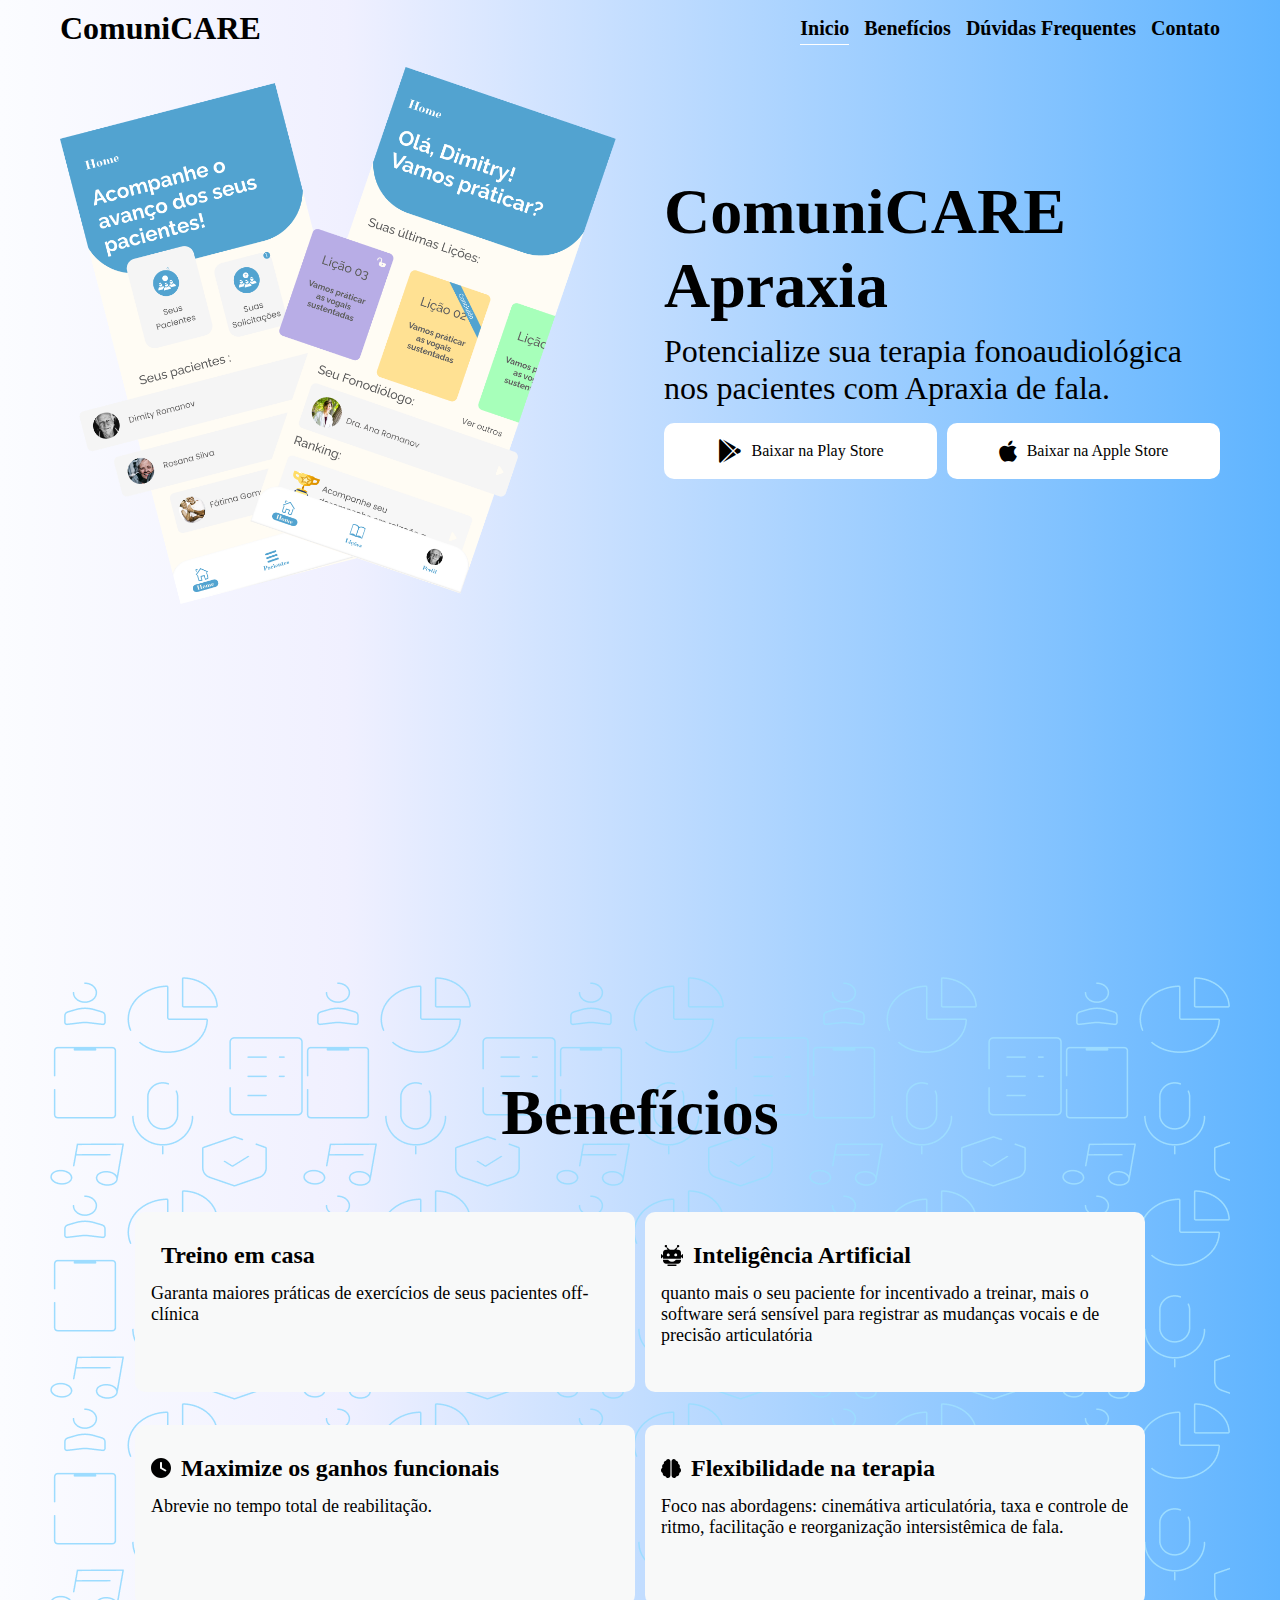
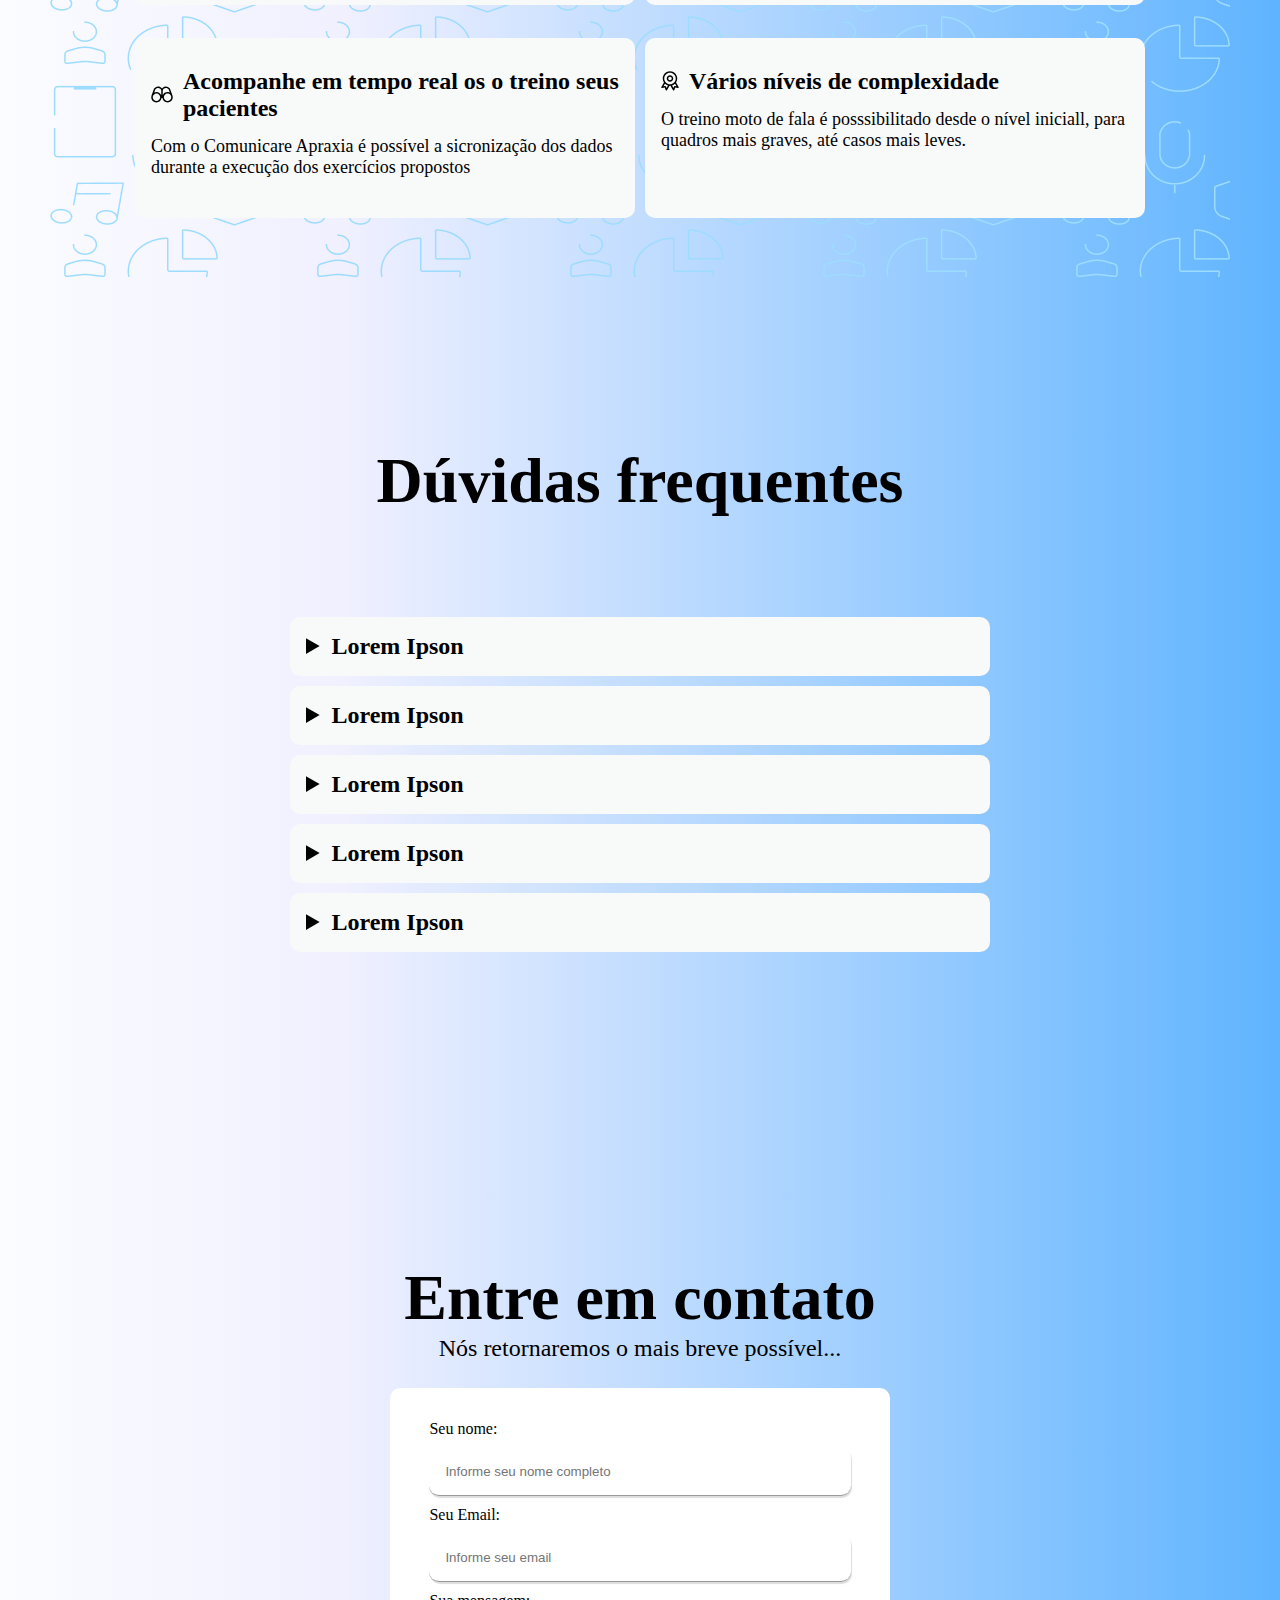
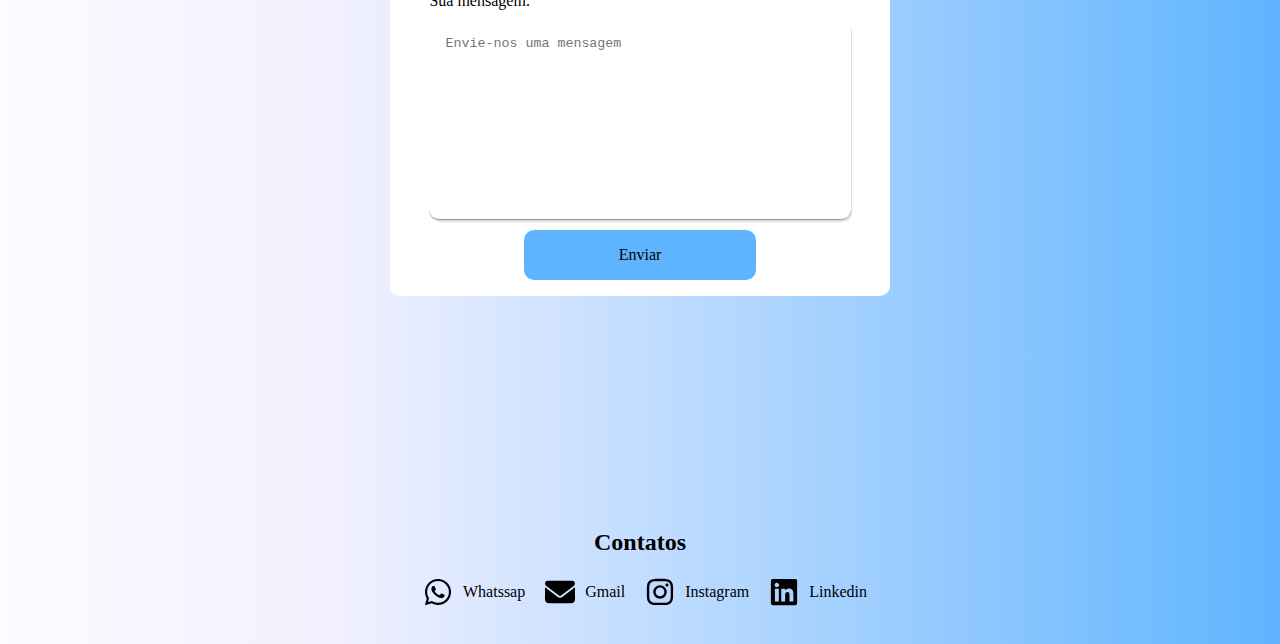
==== index.html @ 21b67490 "added social midia" ====
<!DOCTYPE html>
<html lang="en">
<head>
    <link rel="stylesheet" href="//use.fontawesome.com/releases/v5.0.7/css/all.css">


    <meta charset="UTF-8">
    <meta http-equiv="X-UA-Compatible" content="IE=edge">
    <meta name="viewport" content="width=device-width, initial-scale=1.0">
    <link rel="stylesheet" href="./style/styles.css">
    <title>ComuniCARE</title>
</head>
<body>
  
  <header id="header">
    <div id="logo">
        <h1>ComuniCARE</h1>
    </div>
    <nav id="navBar" >
        <ul>
            <li ><a class="Home active" href="#Home">Inicio</a></li>
            <li><a class="Benefit" href="#Benefit">Benefícios</a></li>
            <li><a class="Questions" href="#Questions">Dúvidas Frequentes</a></li>
            <li><a class="Contact " href="#Contact">Contato</a></li>
         </ul>
        </nav>
        <i id="Icons">
            <img class="MenuMobile" alt="icon open menu" src="./assets/open.svg"/>
            <img class="CloseMenu" alt="icon closed menu" src="./assets/close.svg"/>
        </i>
</header>
  <main id="main">
    <section id="Home">
        <div class="section_content">
            <div class="illustration">
                <img src="./assets/illustration.png" alt="">
                <div class="buttons">
                  <button class="download_button">
                      <span>
                          <i class="fab fa-google-play"></i>
                          Baixar na Play Store
                      </span>
                      
                  </button>
                  <button class="download_button">
                      <span>
                          <i class="fab fa-apple"></i>
                          Baixar na Apple Store
                      </span>
                    
                  </button>
                 
              </div>
            </div>
            <div class="description">
                <h1>ComuniCARE Apraxia</h1>
                <p>Potencialize sua terapia fonoaudiológica nos pacientes com Apraxia de fala.
                </p>
                <div class="buttons">
                    <button class="download_button">
                        <span>
                            <i class="fab fa-google-play"></i>
                            Baixar na Play Store
                        </span>
                        
                    </button>
                    <button class="download_button">
                        <span>
                            <i class="fab fa-apple"></i>
                            Baixar na Apple Store
                        </span>
                      
                    </button>
                   
                </div>
            </div>
        </div>
    </section>
    <section id="Benefit">
        <div class="section_content">
        <div class="details_description">
          <h1>Benefícios</h1>
        </div>
      <div class="list_details">
         <div class="callout">
          <header>
             <img src="./assets/Home.svg" alt="">
            <strong>Treino em casa</strong>
          </header>
          <main>
            <p> Garanta maiores práticas de exercícios de seus pacientes off-clínica</p>

          </main>
        </div>
         <div class="callout">
          <header>
             <img src="./assets/robot.svg" alt="">
            <strong>Inteligência Artificial</strong>
          </header>
          <main>
            <p> quanto mais o seu paciente for incentivado a treinar, mais o software será sensível para registrar as mudanças vocais e de precisão articulatória</p>

          </main>
        </div>
         <div class="callout">
          <header>
             <img src="./assets/clock.svg" alt="">
            <strong>Maximize os ganhos funcionais</strong>
          </header>
          <main>
            <p>Abrevie no tempo total de reabilitação.</p>

          </main>
        </div>
         <div class="callout">
          <header>
             <img src="./assets/mind.svg" alt="">
            <strong>Flexibilidade na terapia</strong>
          </header>
          <main>
            <p>Foco nas abordagens: cinemátiva articulatória, taxa e controle de ritmo, facilitação e reorganização intersistêmica de fala.</p>
          </main>
        </div>
         <div class="callout ">
          <header>
             <img src="./assets/binoculo.svg" alt="">
            <strong>Acompanhe em tempo real os o treino seus pacientes</strong>
          </header>
          <main>
            <p>Com o Comunicare Apraxia é possível a sicronização dos dados durante a execução dos exercícios propostos</p>

          </main>
        </div>
         <div class="callout ">
          <header>
             <img src="./assets/score.svg" alt="">
            <strong>Vários níveis de complexidade</strong>
          </header>
          <main>
            <p>O treino moto de fala é posssibilitado desde o nível iniciall, para quadros mais graves, até casos mais leves.</p>
          </main>
        </div>
        
      </div>
        </div>
    </section>
    <section id="Questions">
      <div class="section_content">
        <div class="header_questions">
          <h1>Dúvidas frequentes</h1>
        </div>
        <div class="questions_list">
          <details>
            <summary>Lorem Ipson</summary>
              <p>Lorem ipsum dolor, sit amet consectetur adipisicing elit. Tempora amet sed blanditiis minima necessitatibus placeat vel quae doloribus. Ipsam culpa nulla veniam nisi tempore consequatur ullam eos voluptas cum rem.</p>
          </details>
          <details>
            <summary>Lorem Ipson</summary>
              <p>Lorem ipsum dolor, sit amet consectetur adipisicing elit. Tempora amet sed blanditiis minima necessitatibus placeat vel quae doloribus. Ipsam culpa nulla veniam nisi tempore consequatur ullam eos voluptas cum rem.</p>
          </details>
          <details>
            <summary>Lorem Ipson</summary>
              <p>Lorem ipsum dolor, sit amet consectetur adipisicing elit. Tempora amet sed blanditiis minima necessitatibus placeat vel quae doloribus. Ipsam culpa nulla veniam nisi tempore consequatur ullam eos voluptas cum rem.</p>
          </details>
          <details>
            <summary>Lorem Ipson</summary>
              <p>Lorem ipsum dolor, sit amet consectetur adipisicing elit. Tempora amet sed blanditiis minima necessitatibus placeat vel quae doloribus. Ipsam culpa nulla veniam nisi tempore consequatur ullam eos voluptas cum rem.</p>
          </details>
          <details>
            <summary>Lorem Ipson</summary>
              <p>Lorem ipsum dolor, sit amet consectetur adipisicing elit. Tempora amet sed blanditiis minima necessitatibus placeat vel quae doloribus. Ipsam culpa nulla veniam nisi tempore consequatur ullam eos voluptas cum rem.</p>
          </details>
        </main>
    </div>
    </section>
    <section id="Contact">
      <div class="section_content">

      <header>
        <h1>Entre em contato</h1>
        <p>Nós retornaremos o mais breve possível...</p>
      </header>
      <div class="box_form">
        <form action="https://formsubmit.co/comunicareapraxia@gmail.com" method="POST">
          <label for="name">Seu nome:</label>
          <input  placeholder="Informe seu nome completo" id="name" name="name" type="text">
          <label for="email">Seu Email:</label>
          <input placeholder="Informe seu email" id="email" name="email" type="email">
          <label for="message">Sua mensagem:</label>
         <textarea placeholder="Envie-nos uma mensagem" name="message" id="message" ></textarea>
         <input type="hidden" name="_captcha" value="false">
         <input type="hidden" name="_next" value="https://dapper-speculoos-6f2ce5.netlify.app/pages/success_email">
         <input type="hidden" name="_template" value="box">

          <button type="submit">Enviar</button>
        </form>
      </div>
      </div>
    </section>
  </main>
  <footer>

    <strong>Contatos</strong>
    <ul>
      <li><a href="https://api.whatsapp.com/send?phone=55558699991695&text=Ol%C3%A1%2C%20gostaria%20de%20saber%20mais%20sobre%20o%20aplicativo%20comuniCARE%20Apraxia."><img src="./assets/whatsapp-brands.svg" alt="">Whatssap</a></li>
      <li><a href="comunicareapraxia@gmail.com"><img src="./assets/envelope-solid.svg" alt="">Gmail</a></li>
      <li><a href="https://www.instagram.com/comunicare_appraxia/"><img src="./assets/instagram-brands.svg" alt="">Instagram</a></li>
      <li><a href="https://www.linkedin.com/company/comunicare-apraxia/"><img src="./assets/linkedin-brands.svg" alt="">Linkedin</a></li>
    </ul>
  </footer>
  <script src="scripts/index.js"></script>
</body>
</html>
---- style/styles.css ----
* {
  margin: 0;
  padding: 0;
  -webkit-box-sizing: border-box;
          box-sizing: border-box;
}

a {
  text-decoration: none;
  color: inherit;
}

body {
  min-height: 100vh;
  min-width: 100vw;
  width: 100%;
  height: 100%;
  background: #fbfcff;
  background: -webkit-gradient(linear, left top, right top, from(#fbfcff), color-stop(27%, #f0f0ff), to(#5fb4ff));
  background: linear-gradient(90deg, #fbfcff 0%, #f0f0ff 27%, #5fb4ff 100%);
  overflow-x: hidden;
}

#header {
  display: -webkit-box;
  display: -ms-flexbox;
  display: flex;
  -webkit-box-align: center;
      -ms-flex-align: center;
          align-items: center;
  -webkit-box-pack: justify;
      -ms-flex-pack: justify;
          justify-content: space-between;
  position: -webkit-sticky;
  position: sticky;
  top: 0;
  left: 0;
  z-index: 100;
  background: #fbfcff;
  background: -webkit-gradient(linear, left top, right top, from(#fbfcff), color-stop(27%, #f0f0ff), to(#5fb4ff));
  background: linear-gradient(90deg, #fbfcff 0%, #f0f0ff 27%, #5fb4ff 100%);
  padding: 10px 60px;
}

#header #logo {
  color: black;
  font-weight: 900;
}

@media (max-width: 760px) {
  #header #logo {
    font-size: 14px;
  }
}

#header #navBar {
  height: 100%;
}

#header #navBar ul {
  display: -webkit-box;
  display: -ms-flexbox;
  display: flex;
  -webkit-box-align: center;
      -ms-flex-align: center;
          align-items: center;
  -webkit-box-pack: center;
      -ms-flex-pack: center;
          justify-content: center;
  height: 100%;
  gap: 15px;
}

#header #navBar ul li {
  display: -webkit-box;
  display: -ms-flexbox;
  display: flex;
  -webkit-box-align: center;
      -ms-flex-align: center;
          align-items: center;
}

#header #navBar ul li a {
  display: block;
  position: relative;
  color: black;
  font-weight: 600;
  font-size: 20px;
}

#header #navBar ul li a::after {
  content: " ";
  background-color: white;
  height: 1px;
  width: 0%;
  position: absolute;
  bottom: -4px;
  left: 0;
  -webkit-transition: 0.2s;
  transition: 0.2s;
}

#header #navBar ul li a:hover::after {
  width: 100%;
}

#header #navBar ul li a.active::after {
  height: 1px;
  width: 100%;
  bottom: -5px;
}

#header #Icons {
  display: none;
}

#header .BtnContact {
  padding: 10px 12px;
  border-radius: 10px;
}

#header .BtnContact a {
  width: 100%;
  height: 100%;
}

#header .BtnContact:hover {
  -webkit-filter: brightness(0.8);
          filter: brightness(0.8);
}

@media (max-width: 700px) {
  #header {
    padding: 15px;
  }
  #header #navBar {
    display: none;
  }
  #header #navBar.act {
    position: fixed;
    display: -webkit-box;
    display: -ms-flexbox;
    display: flex;
    -webkit-box-align: center;
        -ms-flex-align: center;
            align-items: center;
    -webkit-box-pack: center;
        -ms-flex-pack: center;
            justify-content: center;
    z-index: 1000;
    top: 0;
    left: 0;
    bottom: 0;
    right: 0;
  }
  #header #navBar.act ul {
    display: -webkit-box;
    display: -ms-flexbox;
    display: flex;
    -webkit-box-align: center;
        -ms-flex-align: center;
            align-items: center;
    gap: 30px;
    -webkit-box-pack: center;
        -ms-flex-pack: center;
            justify-content: center;
    -webkit-box-orient: vertical;
    -webkit-box-direction: normal;
        -ms-flex-direction: column;
            flex-direction: column;
  }
  #header #navBar.act ul a {
    font-size: 29px;
  }
  #header #ContactUs {
    display: none;
  }
  #header #btnMobile {
    display: block;
  }
  #header #Icons {
    display: block;
    display: relative;
  }
  #header #Icons .MenuMobile {
    height: 1rem;
    display: block;
    font-size: 3rem;
    margin-right: 10px;
    cursor: pointer;
  }
  #header #Icons .CloseMenu {
    cursor: pointer;
    height: 1.5rem;
    position: absolute;
    top: -50px;
    right: 30px;
    -webkit-transition: 0s;
    transition: 0s;
    z-index: 1010;
  }
  #header #Icons .CloseMenu.show {
    -webkit-transition: 0.2s;
    transition: 0.2s;
    top: 30px;
  }
}

section {
  min-height: 100vh;
  width: 100%;
  height: 100vh;
}

@media (max-width: 760px) {
  section {
    padding: 1rem;
  }
}

#Home {
  height: auto;
}

#Home .section_content {
  display: -webkit-box;
  display: -ms-flexbox;
  display: flex;
  -webkit-box-align: center;
      -ms-flex-align: center;
          align-items: center;
  -webkit-box-pack: justify;
      -ms-flex-pack: justify;
          justify-content: space-between;
  max-width: 1180px;
  margin: 0 auto;
  padding: 10px;
  height: 100%;
}

#Home .section_content .illustration {
  display: -webkit-box;
  display: -ms-flexbox;
  display: flex;
  -webkit-box-align: center;
      -ms-flex-align: center;
          align-items: center;
  -webkit-box-pack: center;
      -ms-flex-pack: center;
          justify-content: center;
  height: 100%;
  -webkit-box-flex: 1;
      -ms-flex: 1;
          flex: 1;
}

#Home .section_content .illustration img {
  -o-object-fit: contain;
     object-fit: contain;
  width: 100%;
  height: auto;
}

#Home .section_content .illustration .buttons {
  display: none;
}

#Home .section_content .description {
  display: -webkit-box;
  display: -ms-flexbox;
  display: flex;
  -webkit-box-align: center;
      -ms-flex-align: center;
          align-items: center;
  -webkit-box-pack: center;
      -ms-flex-pack: center;
          justify-content: center;
  -webkit-box-orient: vertical;
  -webkit-box-direction: normal;
      -ms-flex-direction: column;
          flex-direction: column;
  padding-left: 3rem;
  -webkit-box-flex: 1;
      -ms-flex: 1;
          flex: 1;
}

#Home .section_content .description h1 {
  font-size: 64px;
}

#Home .section_content .description p {
  font-size: 32px;
  margin-top: 10px;
}

@media (max-width: 760px) {
  #Home .section_content {
    -webkit-box-orient: vertical;
    -webkit-box-direction: reverse;
        -ms-flex-direction: column-reverse;
            flex-direction: column-reverse;
  }
  #Home .section_content .illustration {
    -webkit-box-flex: 1;
        -ms-flex: 1;
            flex: 1;
    -webkit-box-orient: vertical;
    -webkit-box-direction: normal;
        -ms-flex-direction: column;
            flex-direction: column;
    display: -webkit-box;
    display: -ms-flexbox;
    display: flex;
  }
  #Home .section_content .illustration img {
    -o-object-fit: contain;
       object-fit: contain;
    width: 100%;
    height: auto;
  }
  #Home .section_content .illustration .buttons {
    display: -webkit-box;
    display: -ms-flexbox;
    display: flex;
    width: auto;
  }
  #Home .section_content .description {
    -webkit-box-pack: start;
        -ms-flex-pack: start;
            justify-content: flex-start;
    padding: 1.5rem;
    height: auto;
  }
  #Home .section_content .description h1 {
    text-align: center;
    font-size: 32px;
  }
  #Home .section_content .description p {
    text-align: center;
    font-size: 18px;
  }
  #Home .section_content .description .buttons {
    display: none;
  }
}

.buttons {
  display: -webkit-box;
  display: -ms-flexbox;
  display: flex;
  -webkit-box-align: center;
      -ms-flex-align: center;
          align-items: center;
  padding: 1rem 0;
  gap: 10px;
  width: 100%;
}

@media (max-width: 600px) {
  .buttons {
    -webkit-box-orient: vertical;
    -webkit-box-direction: normal;
        -ms-flex-direction: column;
            flex-direction: column;
  }
}

.buttons .download_button {
  all: unset;
  display: -webkit-box;
  display: -ms-flexbox;
  display: flex;
  -webkit-box-align: center;
      -ms-flex-align: center;
          align-items: center;
  -webkit-box-pack: center;
      -ms-flex-pack: center;
          justify-content: center;
  text-align: center;
  width: 100%;
  cursor: pointer;
  padding: 1rem;
  background-color: white;
  border-radius: 10px;
}

.buttons .download_button:hover {
  opacity: 0.8;
}

.buttons .download_button span {
  height: 100%;
  display: -webkit-box;
  display: -ms-flexbox;
  display: flex;
  -webkit-box-align: center;
      -ms-flex-align: center;
          align-items: center;
  -webkit-box-pack: center;
      -ms-flex-pack: center;
          justify-content: center;
}

.buttons .download_button span i {
  text-align: center;
  font-size: 24px;
  margin-right: 10px;
}

#Benefit {
  padding-top: 20px;
  height: auto;
}

#Benefit .section_content {
  -webkit-box-orient: vertical;
  -webkit-box-direction: normal;
      -ms-flex-direction: column;
          flex-direction: column;
  padding: 3rem 0;
  max-width: 1180px;
  margin: 0 auto;
  display: -webkit-box;
  display: -ms-flexbox;
  display: flex;
  min-height: 100vh;
  height: 100%;
  background: url(../assets/bg.png);
  background-repeat: repeat;
  background-size: auto;
}

#Benefit .section_content .details_description {
  -webkit-box-flex: 1;
      -ms-flex: 1;
          flex: 1;
  height: 100%;
  width: 100%;
  display: -webkit-box;
  display: -ms-flexbox;
  display: flex;
  -webkit-box-align: center;
      -ms-flex-align: center;
          align-items: center;
  -webkit-box-pack: center;
      -ms-flex-pack: center;
          justify-content: center;
  -webkit-box-orient: vertical;
  -webkit-box-direction: normal;
      -ms-flex-direction: column;
          flex-direction: column;
  margin: 1rem 0;
}

#Benefit .section_content .details_description h1 {
  font-size: 64px;
}

@media (max-width: 600px) {
  #Benefit .section_content .details_description h1 {
    font-size: 32px;
  }
}

#Benefit .section_content .list_details {
  -webkit-box-flex: 1;
      -ms-flex: 1;
          flex: 1;
  height: 100%;
  display: -webkit-box;
  display: -ms-flexbox;
  display: flex;
  -webkit-box-align: center;
      -ms-flex-align: center;
          align-items: center;
  -webkit-box-pack: center;
      -ms-flex-pack: center;
          justify-content: center;
  gap: 10px;
  -ms-flex-wrap: wrap;
      flex-wrap: wrap;
}

@media (max-width: 600px) {
  #Benefit .section_content .list_details {
    padding: 18px;
  }
}

#Benefit .section_content .list_details .callout {
  width: 100%;
  max-width: 500px;
  height: 180px;
  background-color: #f8f9f9;
  border-radius: 10px;
  padding: 1rem;
}

@media (max-width: 600px) {
  #Benefit .section_content .list_details .callout {
    height: auto;
  }
}

#Benefit .section_content .list_details .callout header {
  display: -webkit-box;
  display: -ms-flexbox;
  display: flex;
  -webkit-box-align: center;
      -ms-flex-align: center;
          align-items: center;
  padding: 0.9rem 0rem;
}

#Benefit .section_content .list_details .callout header img {
  height: 100%;
  margin-right: 10px;
  -o-object-fit: contain;
     object-fit: contain;
}

#Benefit .section_content .list_details .callout header strong {
  height: 100%;
  font-size: 24px;
}

#Benefit .section_content .list_details .callout p {
  font-size: 18px;
  padding-bottom: 1rem;
}

@media (max-width: 760px) {
  #Benefit h1 {
    font-size: 32px;
  }
}

#Questions {
  padding-top: 20px;
  height: auto;
}

#Questions .section_content {
  -webkit-box-orient: vertical;
  -webkit-box-direction: normal;
      -ms-flex-direction: column;
          flex-direction: column;
  padding: 3rem 0;
  max-width: 1180px;
  margin: 0 auto;
  display: -webkit-box;
  display: -ms-flexbox;
  display: flex;
  -webkit-box-pack: start;
      -ms-flex-pack: start;
          justify-content: flex-start;
  min-height: 100vh;
  height: 100%;
}

#Questions .section_content .header_questions {
  -webkit-box-flex: 1;
      -ms-flex: 1;
          flex: 1;
  width: 100%;
  display: -webkit-box;
  display: -ms-flexbox;
  display: flex;
  -webkit-box-align: center;
      -ms-flex-align: center;
          align-items: center;
  -webkit-box-pack: center;
      -ms-flex-pack: center;
          justify-content: center;
  -webkit-box-orient: vertical;
  -webkit-box-direction: normal;
      -ms-flex-direction: column;
          flex-direction: column;
}

#Questions .section_content .header_questions h1 {
  font-size: 64px;
}

@media (max-width: 600px) {
  #Questions .section_content .header_questions h1 {
    font-size: 32px;
  }
}

#Questions .section_content .questions_list {
  -webkit-box-flex: 1;
      -ms-flex: 1;
          flex: 1;
  height: 100%;
  display: -webkit-box;
  display: -ms-flexbox;
  display: flex;
  -webkit-box-align: center;
      -ms-flex-align: center;
          align-items: center;
  -webkit-box-orient: vertical;
  -webkit-box-direction: normal;
      -ms-flex-direction: column;
          flex-direction: column;
  gap: 10px;
  font-size: 64px;
}

@media (max-width: 600px) {
  #Questions .section_content .questions_list {
    padding: 16px;
  }
}

#Questions .section_content .questions_list details {
  width: 100%;
  max-width: 700px;
  background-color: #f8f9f9;
  border-radius: 10px;
  padding: 1rem;
}

#Questions .section_content .questions_list details summary {
  height: 100%;
  font-size: 24px;
  cursor: pointer;
  font-weight: bold;
}

@media (max-width: 600px) {
  #Questions .section_content .questions_list details summary {
    font-size: 18px;
  }
}

#Questions .section_content .questions_list p {
  font-size: 18px;
  padding: 1rem;
}

@media (max-width: 600px) {
  #Questions .section_content .questions_list p {
    padding: 14px;
  }
}

#Contact {
  height: auto;
}

#Contact .section_content {
  padding: 3rem 0;
  max-width: 1180px;
  margin: 0 auto;
  display: -webkit-box;
  display: -ms-flexbox;
  display: flex;
  -webkit-box-orient: vertical;
  -webkit-box-direction: normal;
      -ms-flex-direction: column;
          flex-direction: column;
  -webkit-box-align: center;
      -ms-flex-align: center;
          align-items: center;
  -webkit-box-pack: center;
      -ms-flex-pack: center;
          justify-content: center;
}

@media (max-width: 600px) {
  #Contact .section_content {
    padding: 1rem;
  }
}

#Contact .section_content header {
  display: -webkit-box;
  display: -ms-flexbox;
  display: flex;
  -webkit-box-align: center;
      -ms-flex-align: center;
          align-items: center;
  -webkit-box-pack: center;
      -ms-flex-pack: center;
          justify-content: center;
  -webkit-box-orient: vertical;
  -webkit-box-direction: normal;
      -ms-flex-direction: column;
          flex-direction: column;
  padding: 1rem;
}

#Contact .section_content header h1 {
  font-size: 64px;
}

@media (max-width: 600px) {
  #Contact .section_content header h1 {
    font-size: 32px;
  }
}

#Contact .section_content header p {
  font-size: 24px;
}

@media (max-width: 600px) {
  #Contact .section_content header p {
    font-size: 14px;
  }
}

#Contact .section_content .box_form {
  margin-top: 10px;
  border-radius: 10px;
  width: 100%;
  display: -webkit-box;
  display: -ms-flexbox;
  display: flex;
  padding: 1rem;
  padding-top: 2rem;
  -webkit-box-orient: vertical;
  -webkit-box-direction: normal;
      -ms-flex-direction: column;
          flex-direction: column;
  -webkit-box-align: center;
      -ms-flex-align: center;
          align-items: center;
  -webkit-box-pack: center;
      -ms-flex-pack: center;
          justify-content: center;
  max-width: 500px;
  height: auto;
  min-height: 400px;
  height: auto;
  background-color: white;
}

#Contact .section_content .box_form form {
  -webkit-box-orient: vertical;
  -webkit-box-direction: normal;
      -ms-flex-direction: column;
          flex-direction: column;
  -webkit-box-align: center;
      -ms-flex-align: center;
          align-items: center;
  -webkit-box-pack: center;
      -ms-flex-pack: center;
          justify-content: center;
  display: -webkit-box;
  display: -ms-flexbox;
  display: flex;
  width: 90%;
  height: 100%;
  gap: 10px;
}

#Contact .section_content .box_form form label {
  font-size: 16px;
  width: 100%;
}

#Contact .section_content .box_form form input {
  border-radius: 10px;
  padding: 1rem;
  width: 100%;
  border: 0;
  border-bottom: 1px solid #999;
  -webkit-box-shadow: 1px 2px 1px #ddd;
          box-shadow: 1px 2px 1px #ddd;
}

#Contact .section_content .box_form form input:focus {
  outline: 0;
}

#Contact .section_content .box_form form textarea {
  height: 200px;
  border-radius: 10px;
  padding: 1rem;
  width: 100%;
  border: 0;
  border-bottom: 1px solid #999;
  -webkit-box-shadow: 1px 2px 1px #ddd;
          box-shadow: 1px 2px 1px #ddd;
  resize: none;
}

#Contact .section_content .box_form form textarea:focus {
  outline: 0;
}

#Contact .section_content .box_form form button {
  all: unset;
  width: 200px;
  border-radius: 10px;
  cursor: pointer;
  padding: 1rem;
  display: -webkit-box;
  display: -ms-flexbox;
  display: flex;
  -webkit-box-align: center;
      -ms-flex-align: center;
          align-items: center;
  -webkit-box-pack: center;
      -ms-flex-pack: center;
          justify-content: center;
  background-color: #5fb4ff;
}

@media (max-width: 600px) {
  #Contact .section_content .box_form form button {
    padding: 0.6rem;
  }
}

footer {
  padding: 2rem 1rem;
  width: 100%;
  display: -webkit-box;
  display: -ms-flexbox;
  display: flex;
  -webkit-box-align: center;
      -ms-flex-align: center;
          align-items: center;
  -webkit-box-pack: center;
      -ms-flex-pack: center;
          justify-content: center;
  -webkit-box-orient: vertical;
  -webkit-box-direction: normal;
      -ms-flex-direction: column;
          flex-direction: column;
}

footer strong {
  font-size: 24px;
  margin-bottom: 1rem;
}

footer ul {
  display: -webkit-box;
  display: -ms-flexbox;
  display: flex;
}

footer ul li {
  display: -webkit-box;
  display: -ms-flexbox;
  display: flex;
  -webkit-box-align: center;
      -ms-flex-align: center;
          align-items: center;
  -webkit-box-pack: baseline;
      -ms-flex-pack: baseline;
          justify-content: baseline;
}

footer ul li {
  margin-left: 10px;
}

footer ul li :hover {
  cursor: pointer;
  -webkit-transform: scale(1.1);
          transform: scale(1.1);
  -webkit-transition: 0.5s;
  transition: 0.5s;
}

footer ul li a {
  display: -webkit-box;
  display: -ms-flexbox;
  display: flex;
  -webkit-box-align: center;
      -ms-flex-align: center;
          align-items: center;
  -webkit-box-pack: baseline;
      -ms-flex-pack: baseline;
          justify-content: baseline;
  padding: 5px;
}

footer ul li a img {
  width: 30px;
  height: 30px;
  margin-right: 10px;
}
/*# sourceMappingURL=styles.css.map */
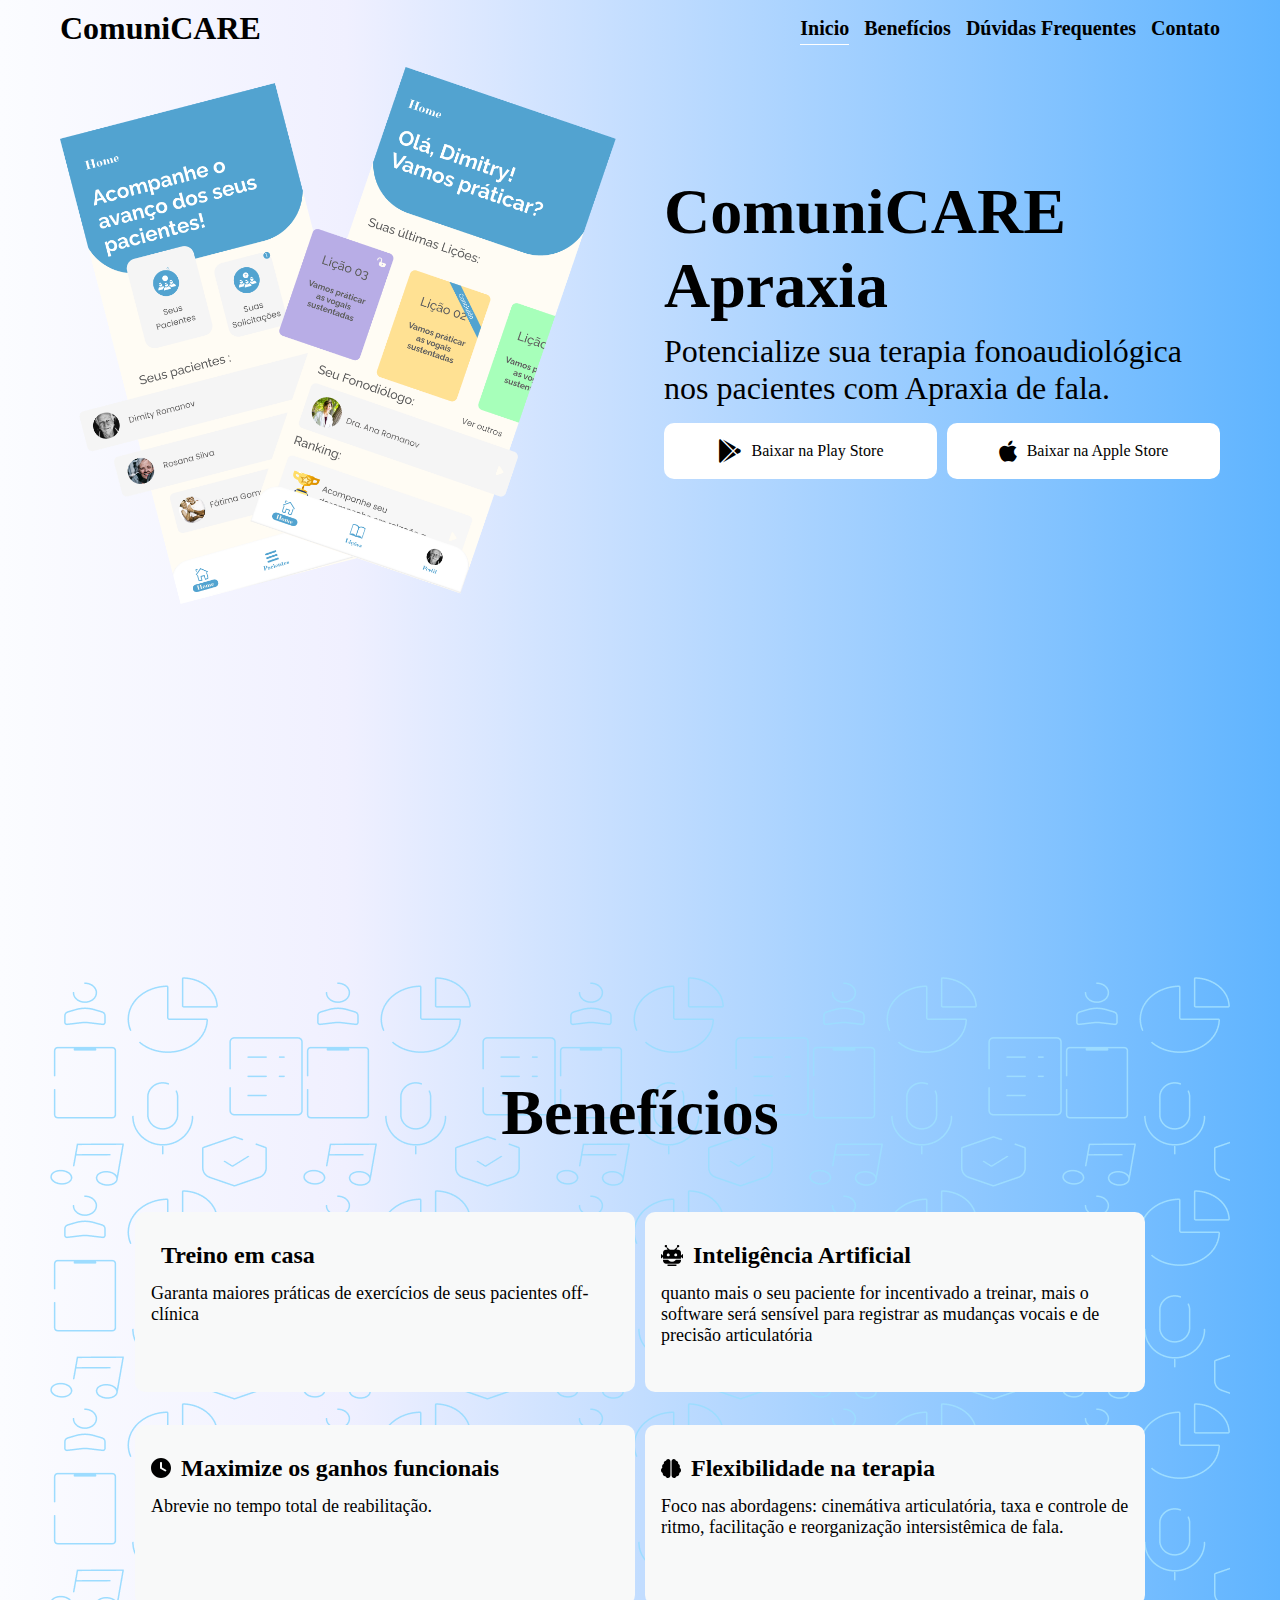
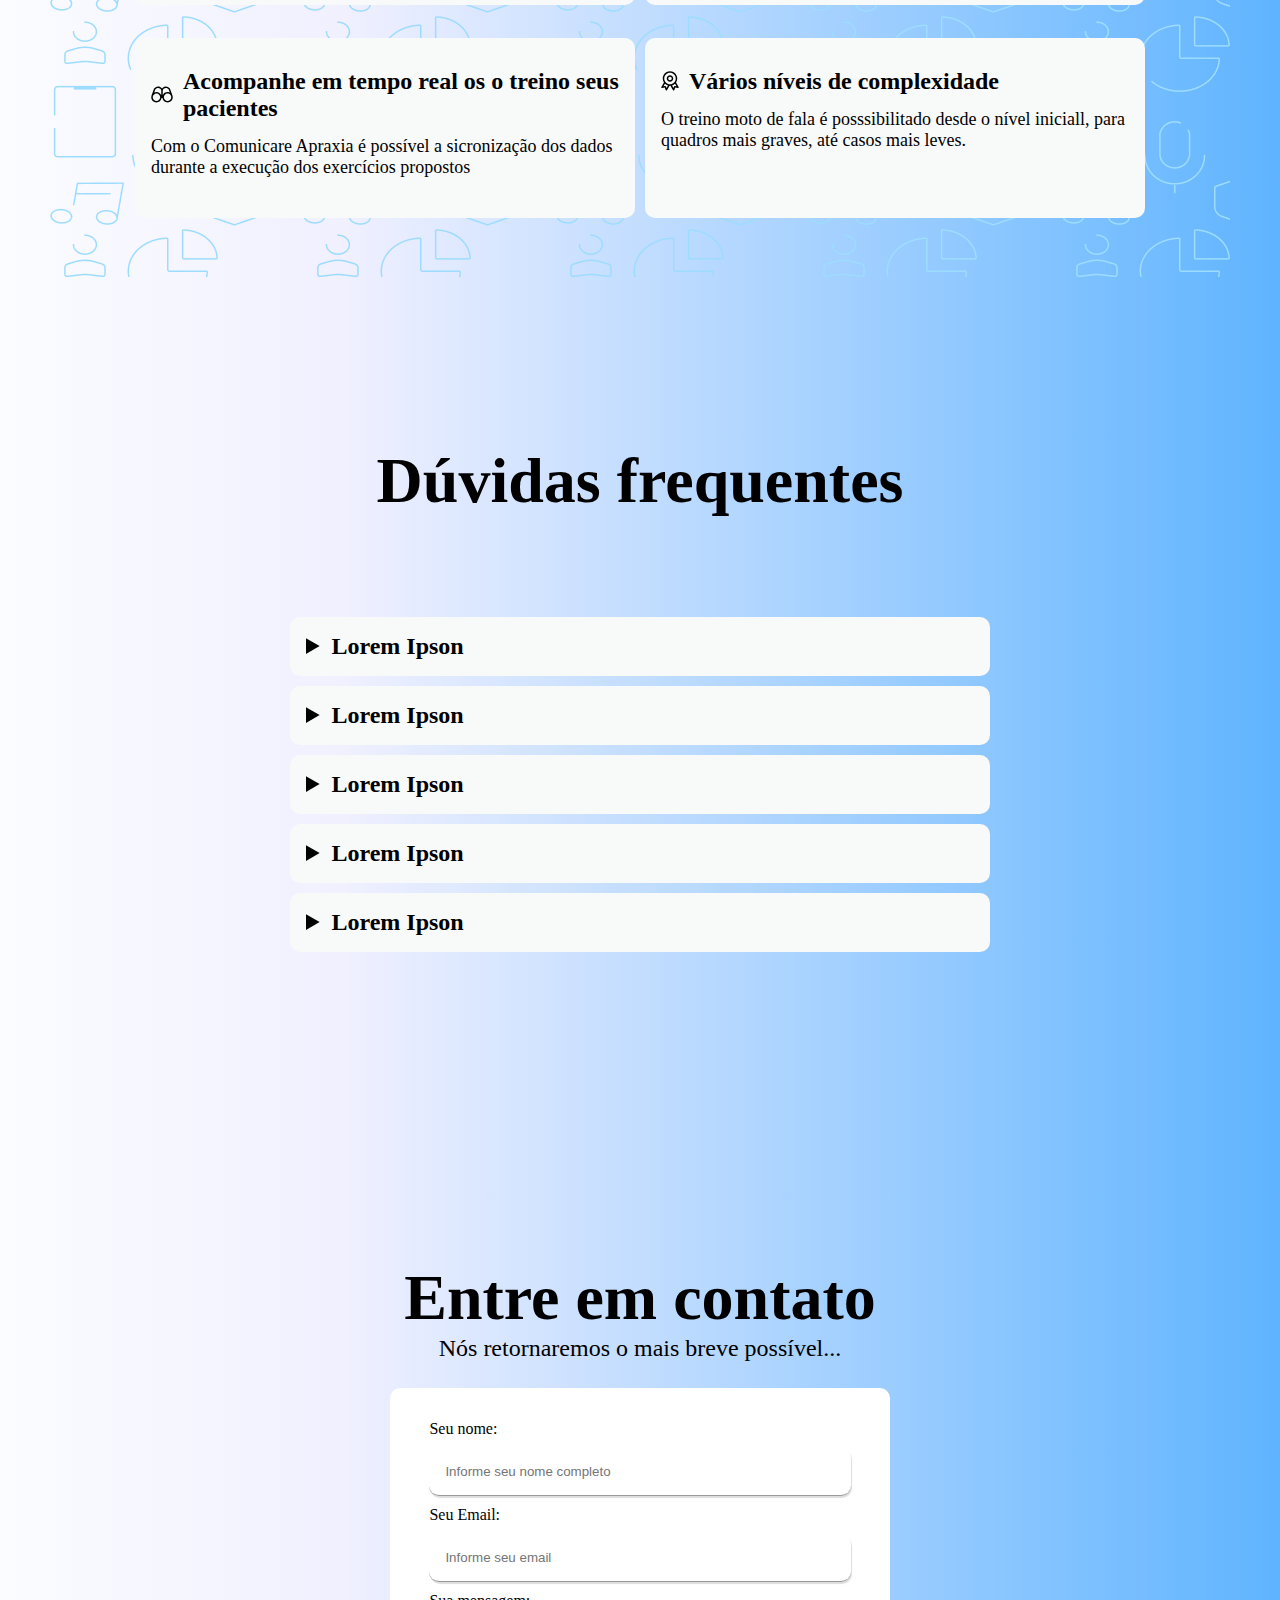
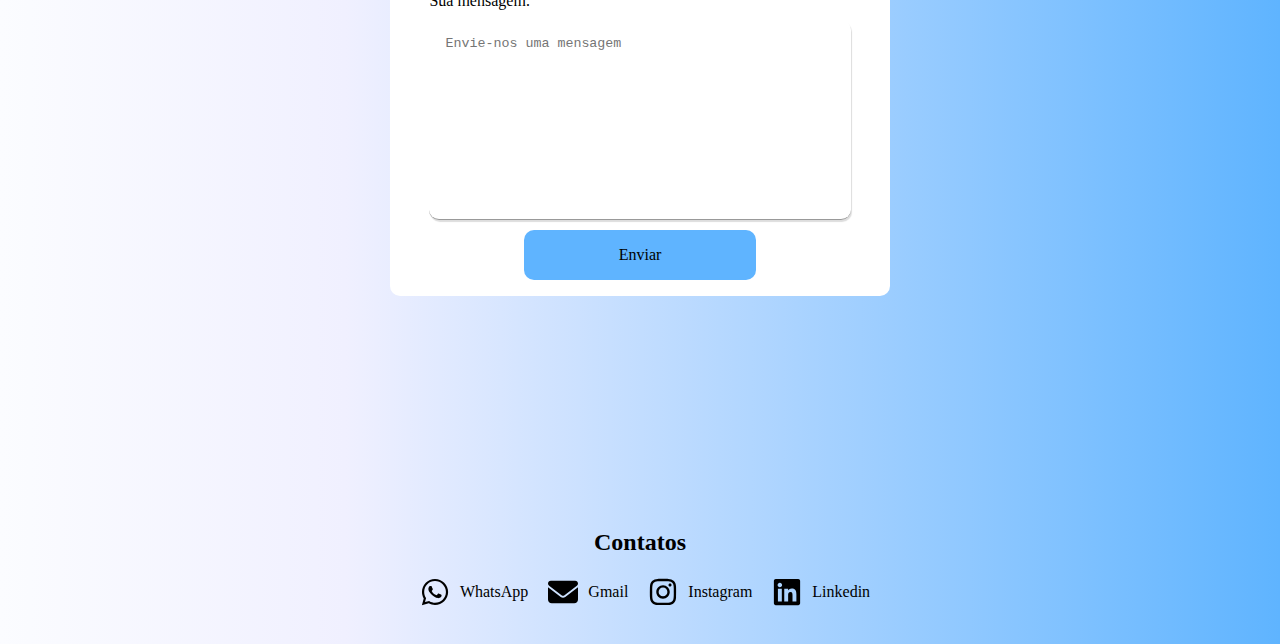
==== commit f15db1fc: "corrected whatsapp name" ====
--- a/index.html
+++ b/index.html
@@ -202,10 +202,10 @@
 
     <strong>Contatos</strong>
     <ul>
-      <li><a href="https://api.whatsapp.com/send?phone=55558699991695&text=Ol%C3%A1%2C%20gostaria%20de%20saber%20mais%20sobre%20o%20aplicativo%20comuniCARE%20Apraxia."><img src="./assets/whatsapp-brands.svg" alt="">Whatssap</a></li>
-      <li><a href="comunicareapraxia@gmail.com"><img src="./assets/envelope-solid.svg" alt="">Gmail</a></li>
-      <li><a href="https://www.instagram.com/comunicare_appraxia/"><img src="./assets/instagram-brands.svg" alt="">Instagram</a></li>
-      <li><a href="https://www.linkedin.com/company/comunicare-apraxia/"><img src="./assets/linkedin-brands.svg" alt="">Linkedin</a></li>
+      <li><a target="_blank" href="https://api.whatsapp.com/send?phone=55558699991695&text=Ol%C3%A1%2C%20gostaria%20de%20saber%20mais%20sobre%20o%20aplicativo%20comuniCARE%20Apraxia."><img src="./assets/whatsapp-brands.svg" alt="whatsapp"><span>WhatsApp</span></a></li>
+      <li><a target="_blank" href="https://mail.google.com/mail/?view=cm&fs=1&to=comunicareapraxia@gmail.com&su=SUBJECT&body=Olá, gostaria de saber mais sobre o aplicativo"><img src="./assets/envelope-solid.svg" alt="gmail"><span>Gmail</span></a></li>
+      <li><a target="_blank" href="https://www.instagram.com/comunicare_appraxia/"><img src="./assets/instagram-brands.svg" alt="instagram"><span>Instagram</span></a></li>
+      <li><a target="_blank" href="https://www.linkedin.com/company/comunicare-apraxia/"><img src="./assets/linkedin-brands.svg" alt="linkedin"><span>Linkedin</span></a></li>
     </ul>
   </footer>
   <script src="scripts/index.js"></script>
--- a/style/styles.css
+++ b/style/styles.css
@@ -861,10 +861,10 @@
   margin-left: 10px;
 }
 
-footer ul li :hover {
+footer ul li:hover {
   cursor: pointer;
-  -webkit-transform: scale(1.1);
-          transform: scale(1.1);
+  -webkit-transform: scale(1.09);
+          transform: scale(1.09);
   -webkit-transition: 0.5s;
   transition: 0.5s;
 }
@@ -887,4 +887,10 @@
   height: 30px;
   margin-right: 10px;
 }
+
+@media (max-width: 500px) {
+  footer ul li a span {
+    display: none;
+  }
+}
 /*# sourceMappingURL=styles.css.map */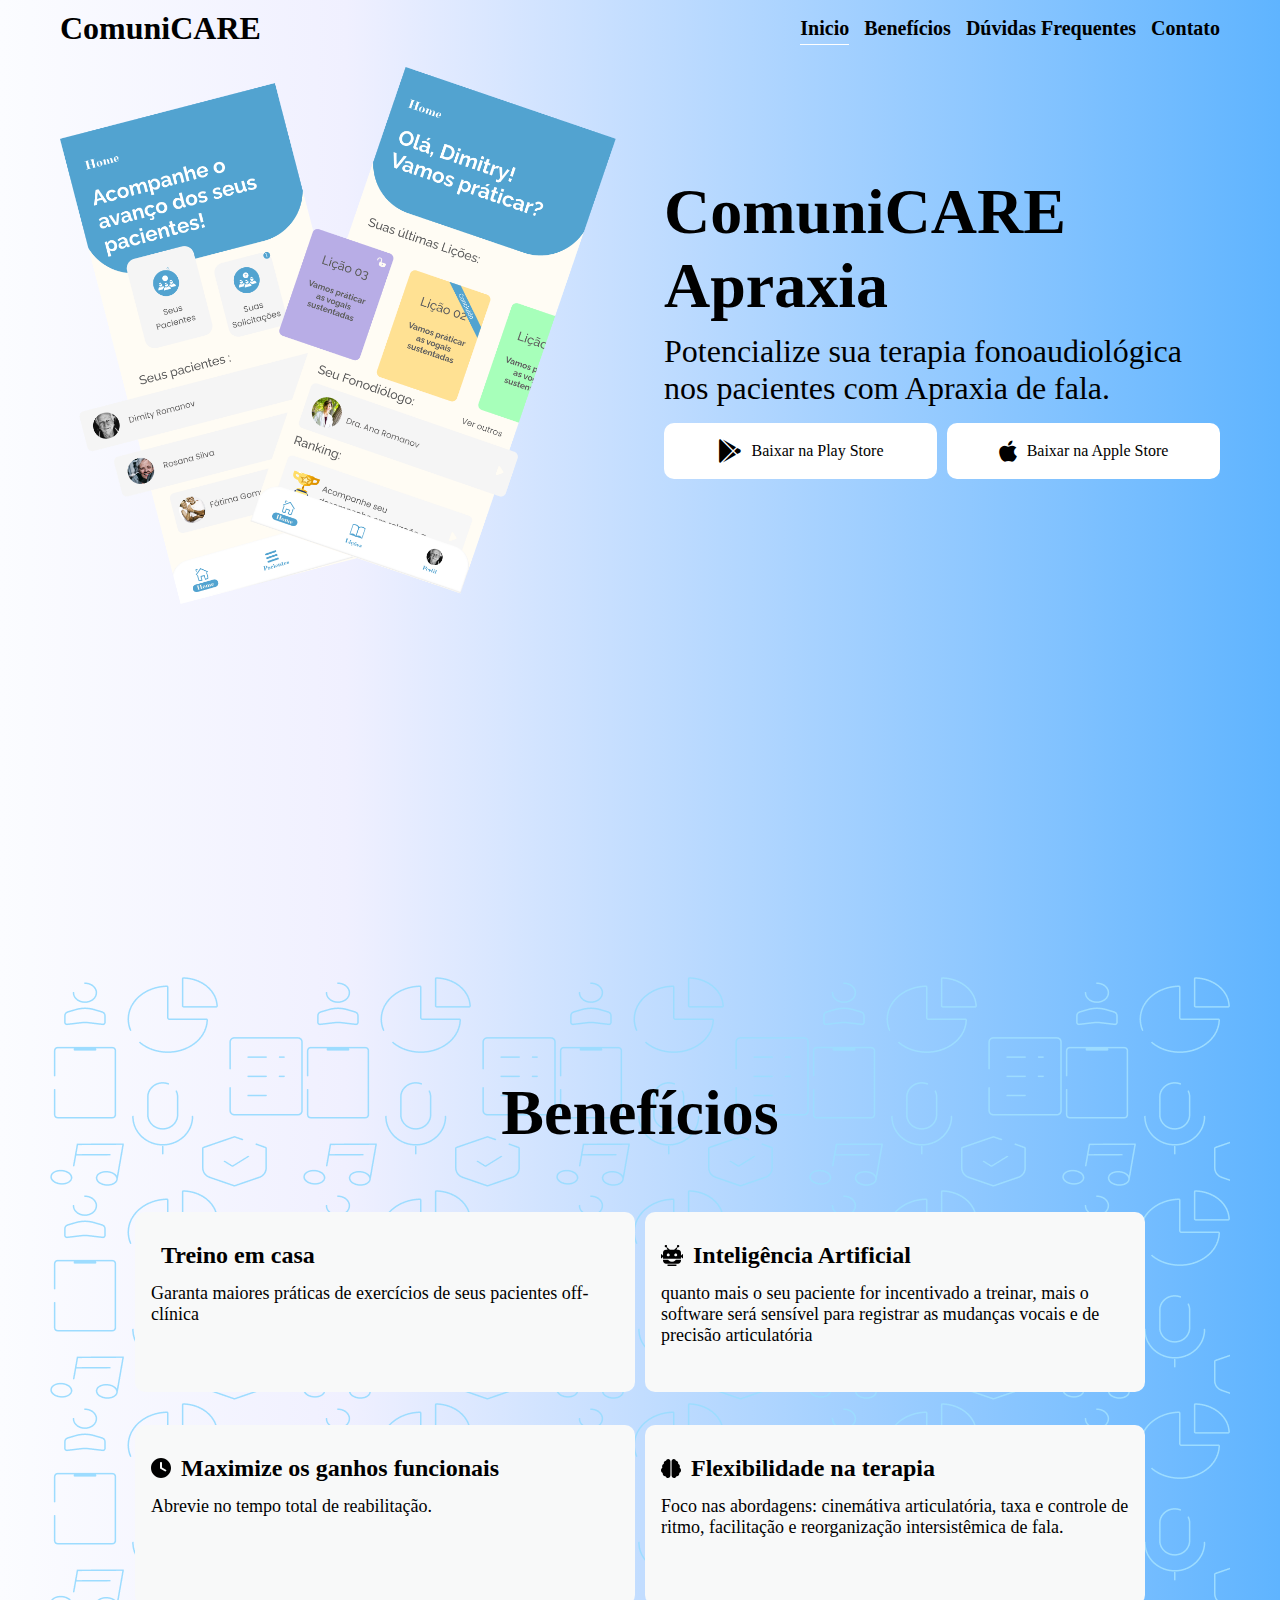
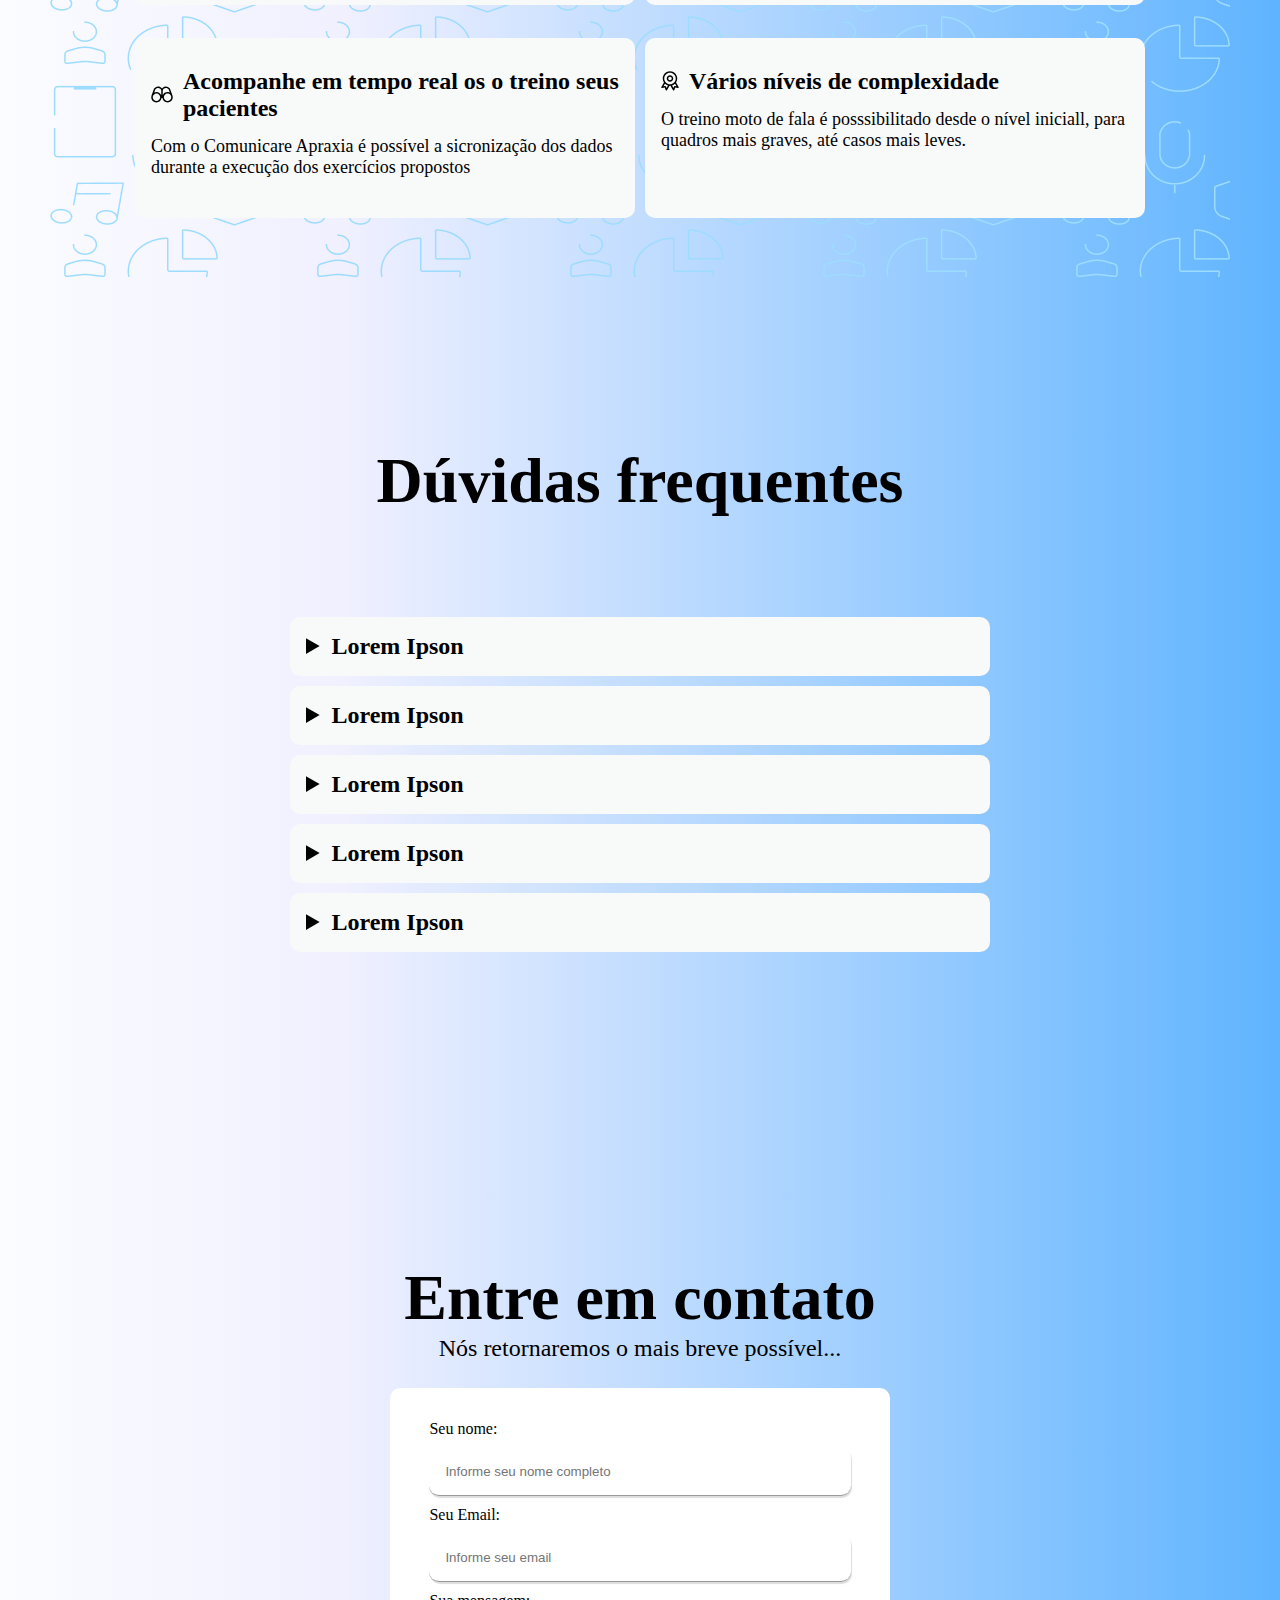
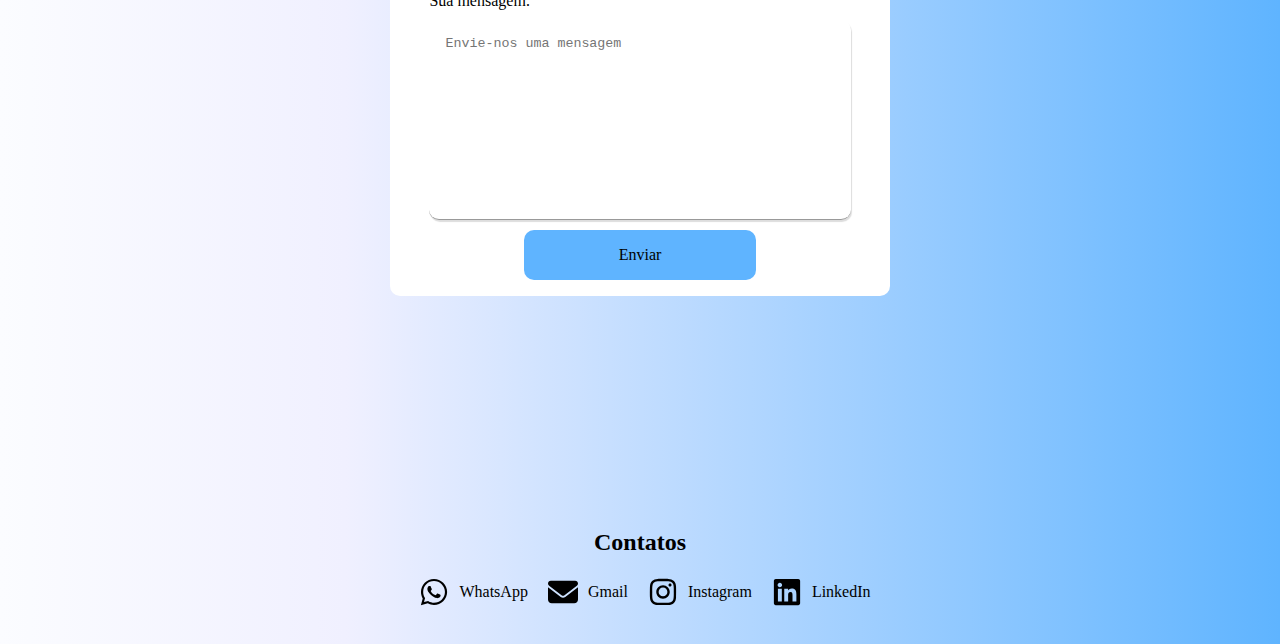
==== commit 6bb57d4a: "corrected linkedin name" ====
--- a/index.html
+++ b/index.html
@@ -205,7 +205,7 @@
       <li><a target="_blank" href="https://api.whatsapp.com/send?phone=55558699991695&text=Ol%C3%A1%2C%20gostaria%20de%20saber%20mais%20sobre%20o%20aplicativo%20comuniCARE%20Apraxia."><img src="./assets/whatsapp-brands.svg" alt="whatsapp"><span>WhatsApp</span></a></li>
       <li><a target="_blank" href="https://mail.google.com/mail/?view=cm&fs=1&to=comunicareapraxia@gmail.com&su=SUBJECT&body=Olá, gostaria de saber mais sobre o aplicativo"><img src="./assets/envelope-solid.svg" alt="gmail"><span>Gmail</span></a></li>
       <li><a target="_blank" href="https://www.instagram.com/comunicare_appraxia/"><img src="./assets/instagram-brands.svg" alt="instagram"><span>Instagram</span></a></li>
-      <li><a target="_blank" href="https://www.linkedin.com/company/comunicare-apraxia/"><img src="./assets/linkedin-brands.svg" alt="linkedin"><span>Linkedin</span></a></li>
+      <li><a target="_blank" href="https://www.linkedin.com/company/comunicare-apraxia/"><img src="./assets/linkedin-brands.svg" alt="linkedin"><span>LinkedIn</span></a></li>
     </ul>
   </footer>
   <script src="scripts/index.js"></script>
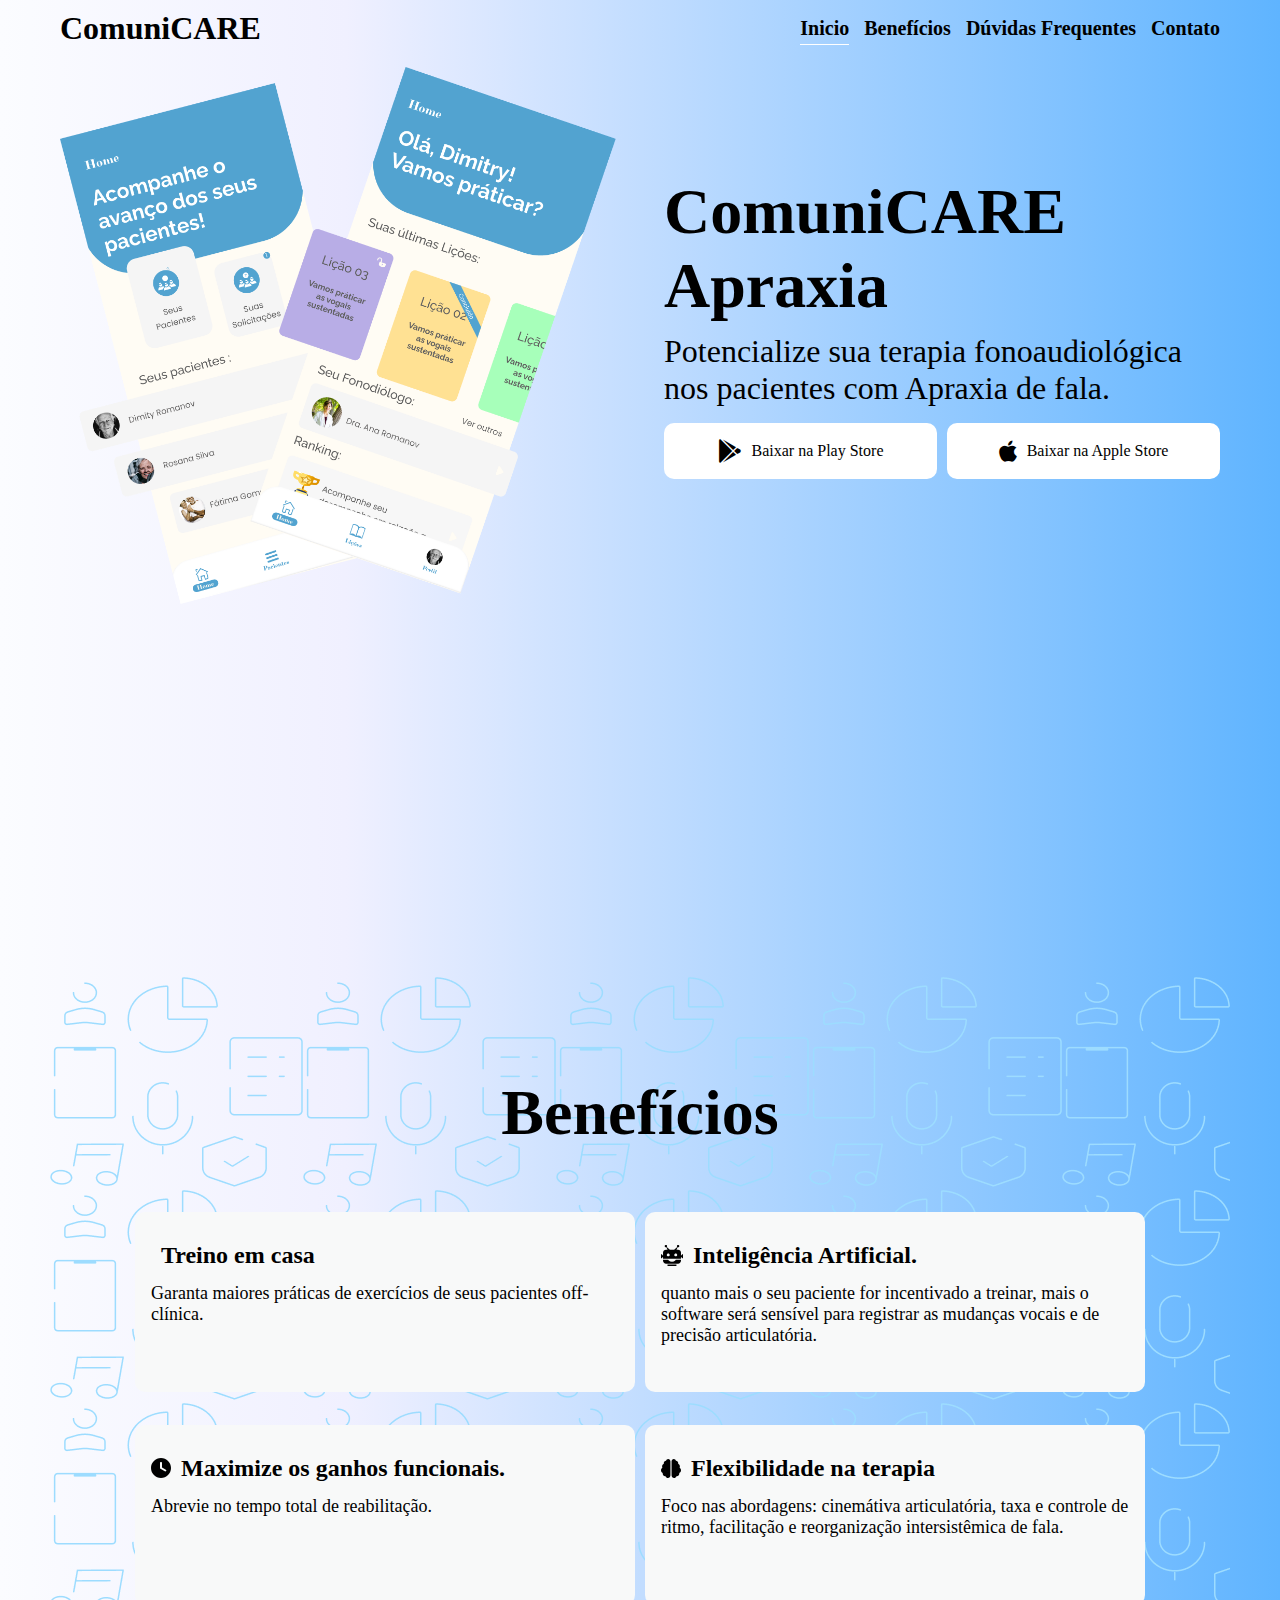
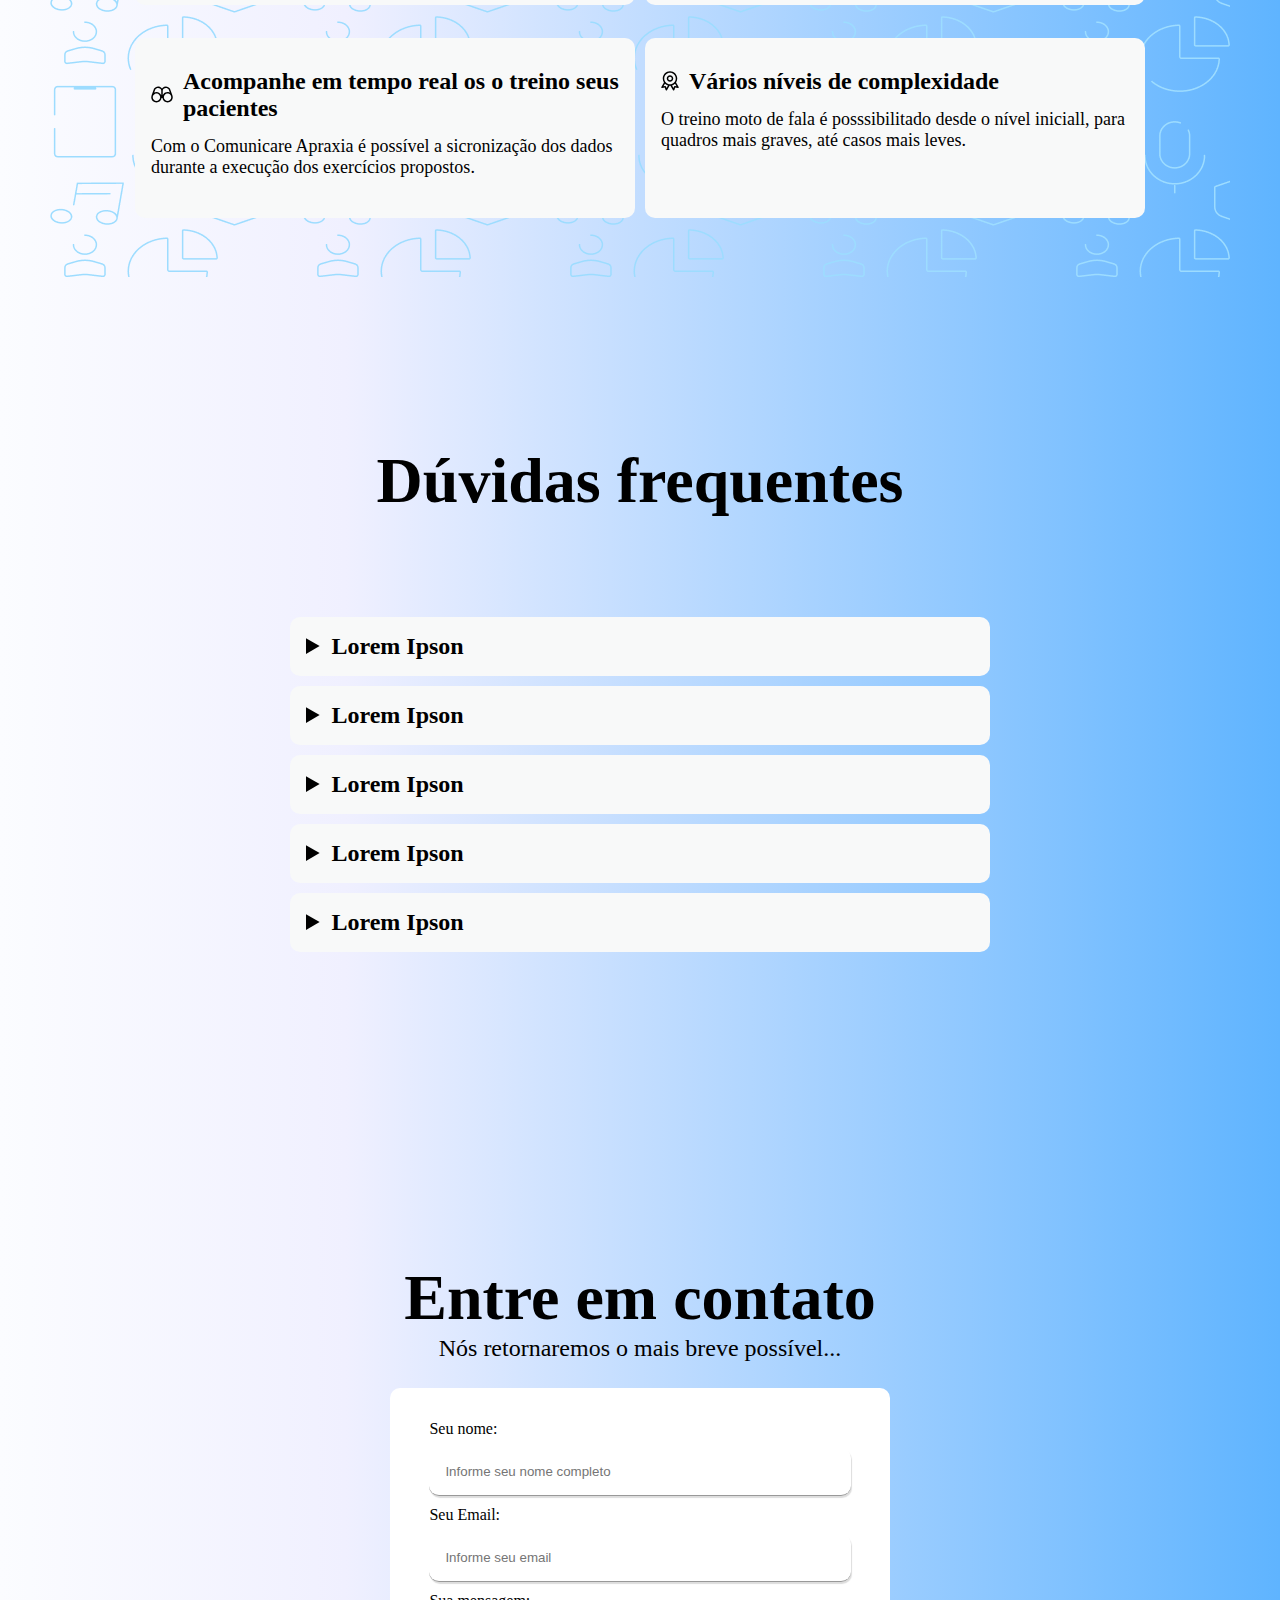
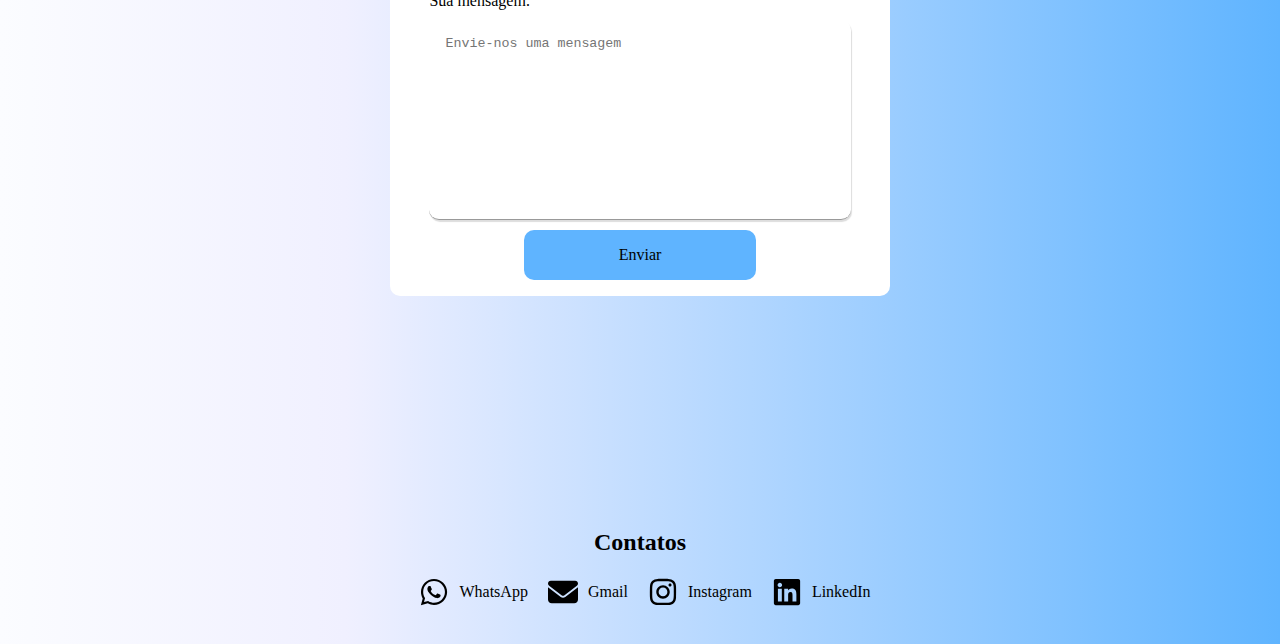
==== commit 5b468c9e: "added dot" ====
--- a/index.html
+++ b/index.html
@@ -88,24 +88,24 @@
             <strong>Treino em casa</strong>
           </header>
           <main>
-            <p> Garanta maiores práticas de exercícios de seus pacientes off-clínica</p>
+            <p> Garanta maiores práticas de exercícios de seus pacientes off-clínica.</p>
 
           </main>
         </div>
          <div class="callout">
           <header>
              <img src="./assets/robot.svg" alt="">
-            <strong>Inteligência Artificial</strong>
-          </header>
-          <main>
-            <p> quanto mais o seu paciente for incentivado a treinar, mais o software será sensível para registrar as mudanças vocais e de precisão articulatória</p>
+            <strong>Inteligência Artificial.</strong>
+          </header>
+          <main>
+            <p> quanto mais o seu paciente for incentivado a treinar, mais o software será sensível para registrar as mudanças vocais e de precisão articulatória.</p>
 
           </main>
         </div>
          <div class="callout">
           <header>
              <img src="./assets/clock.svg" alt="">
-            <strong>Maximize os ganhos funcionais</strong>
+            <strong>Maximize os ganhos funcionais.</strong>
           </header>
           <main>
             <p>Abrevie no tempo total de reabilitação.</p>
@@ -127,7 +127,7 @@
             <strong>Acompanhe em tempo real os o treino seus pacientes</strong>
           </header>
           <main>
-            <p>Com o Comunicare Apraxia é possível a sicronização dos dados durante a execução dos exercícios propostos</p>
+            <p>Com o Comunicare Apraxia é possível a sicronização dos dados durante a execução dos exercícios propostos.</p>
 
           </main>
         </div>
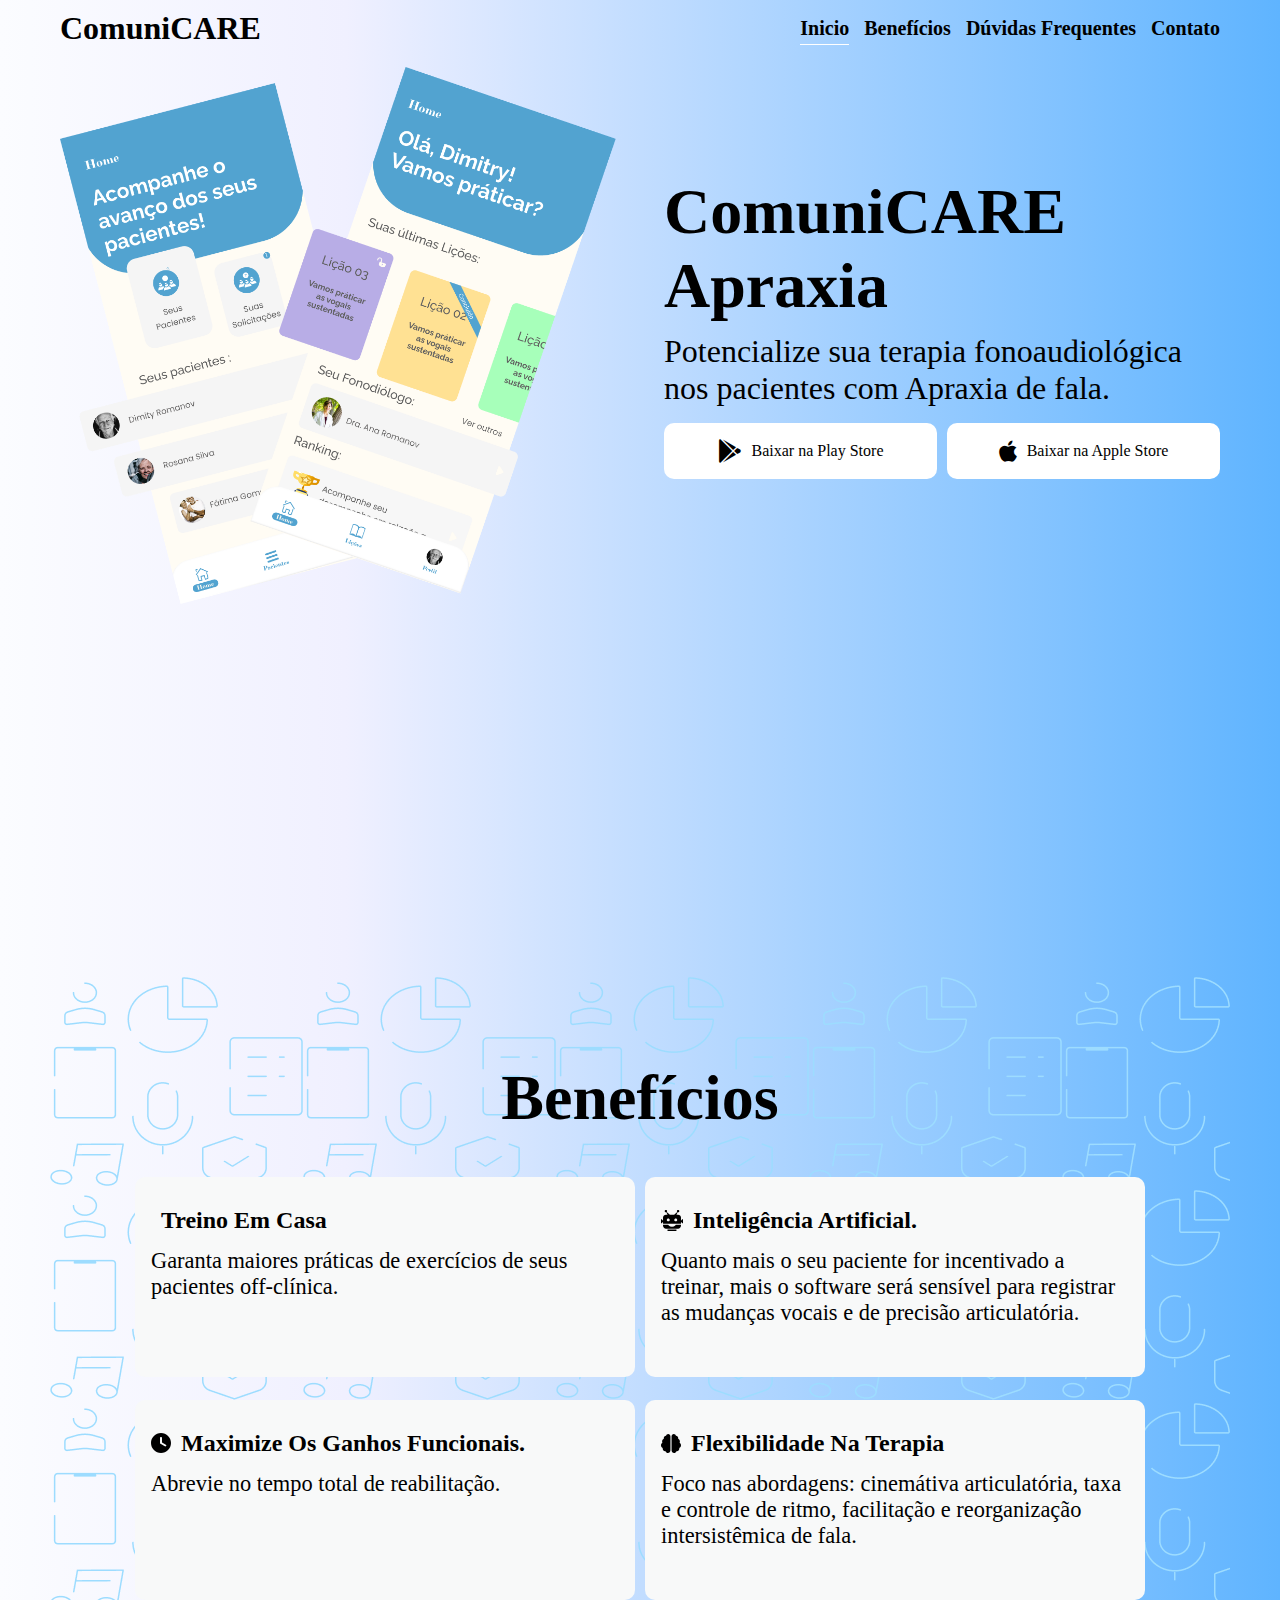
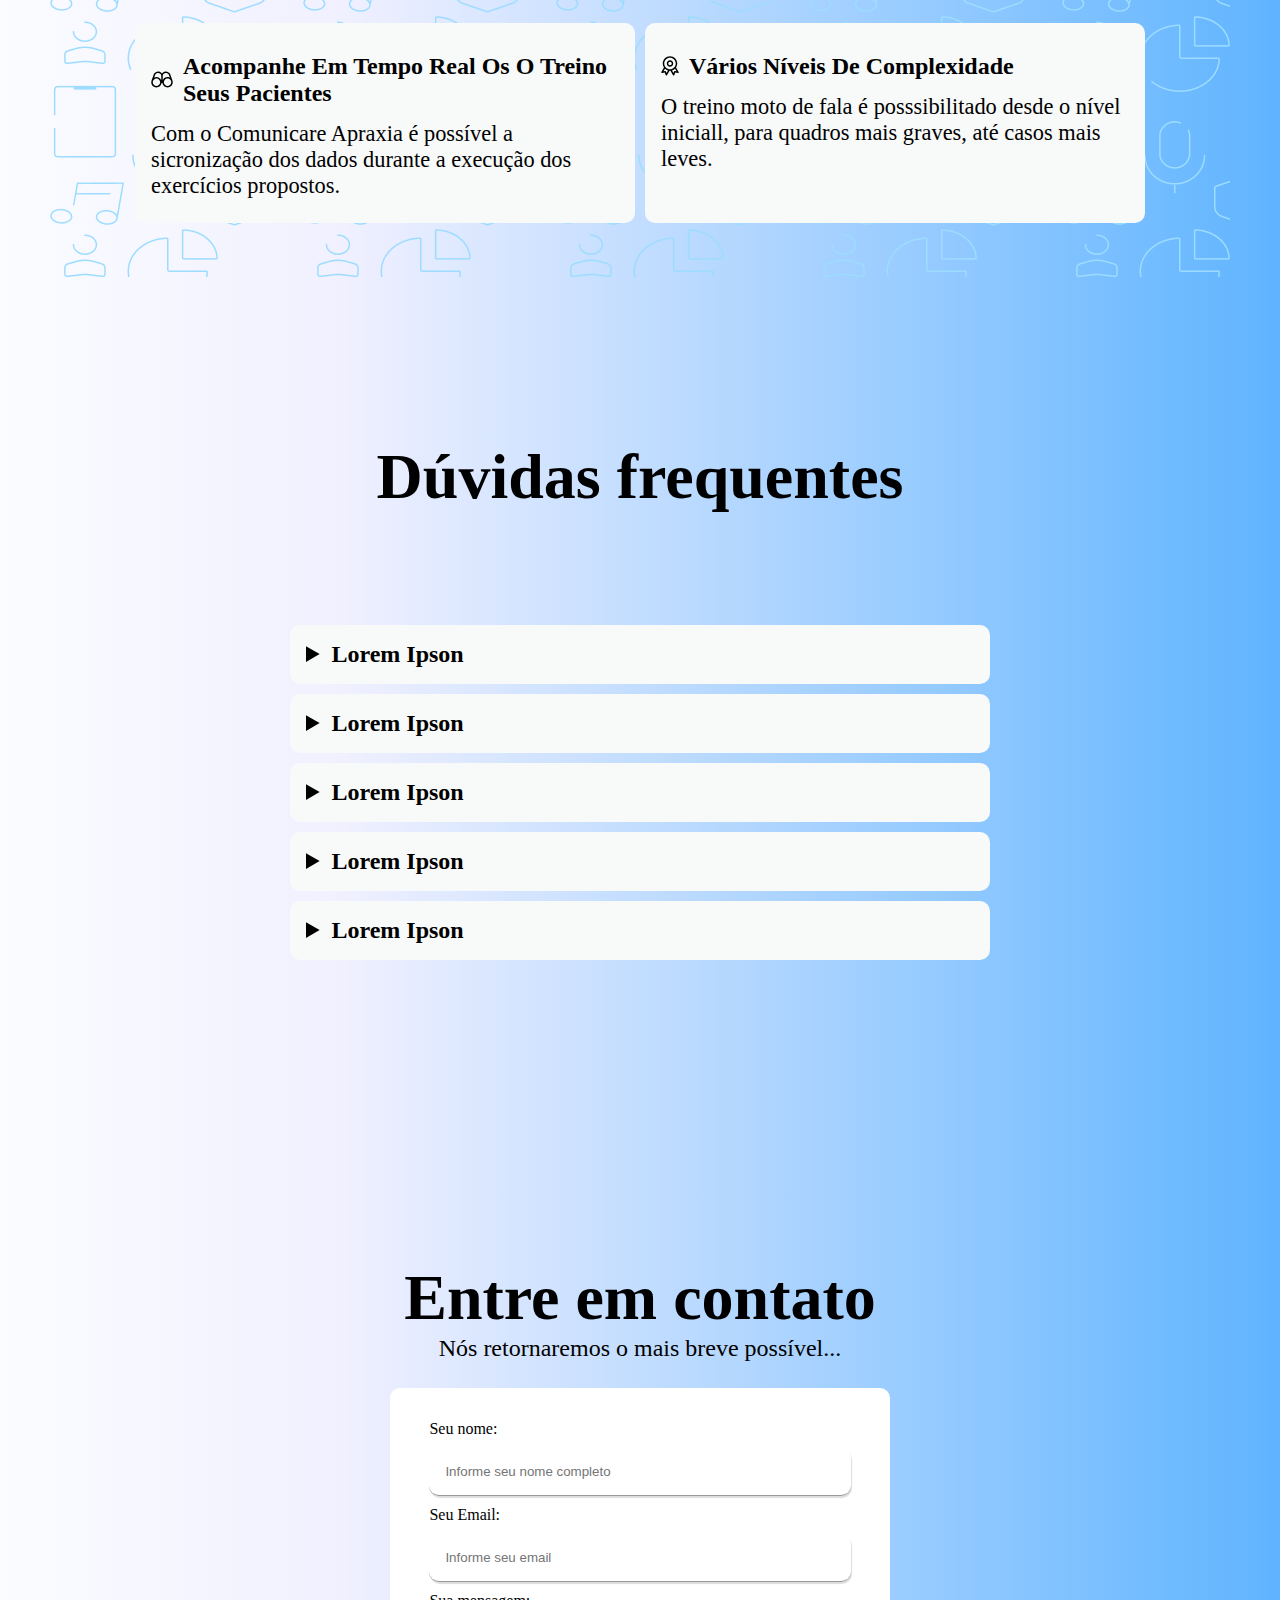
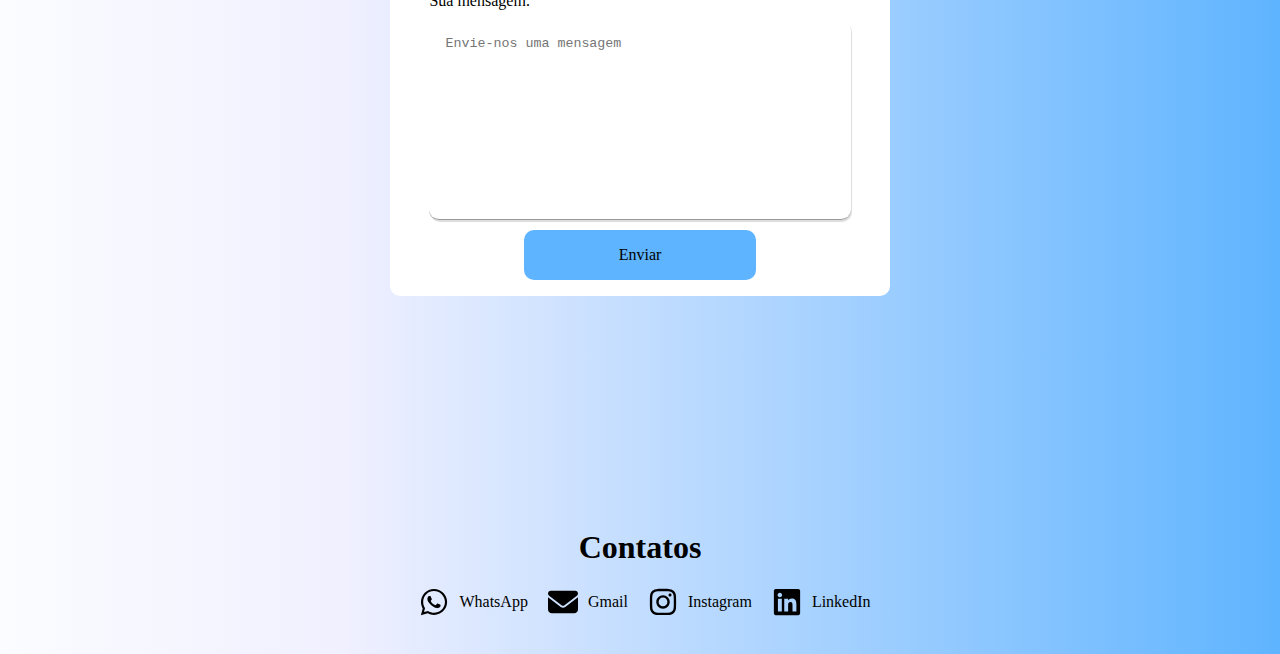
==== commit 2dba80f3: "updated style" ====
--- a/index.html
+++ b/index.html
@@ -98,7 +98,7 @@
             <strong>Inteligência Artificial.</strong>
           </header>
           <main>
-            <p> quanto mais o seu paciente for incentivado a treinar, mais o software será sensível para registrar as mudanças vocais e de precisão articulatória.</p>
+            <p>Quanto mais o seu paciente for incentivado a treinar, mais o software será sensível para registrar as mudanças vocais e de precisão articulatória.</p>
 
           </main>
         </div>
--- a/style/styles.css
+++ b/style/styles.css
@@ -151,6 +151,9 @@
     top: 0;
     left: 0;
     bottom: 0;
+    background: #fbfcff;
+    background: -webkit-gradient(linear, left top, right top, from(#fbfcff), color-stop(27%, #f0f0ff), to(#5fb4ff));
+    background: linear-gradient(90deg, #fbfcff 0%, #f0f0ff 27%, #5fb4ff 100%);
     right: 0;
   }
   #header #navBar.act ul {
@@ -491,7 +494,7 @@
 #Benefit .section_content .list_details .callout {
   width: 100%;
   max-width: 500px;
-  height: 180px;
+  height: 200px;
   background-color: #f8f9f9;
   border-radius: 10px;
   padding: 1rem;
@@ -522,11 +525,12 @@
 
 #Benefit .section_content .list_details .callout header strong {
   height: 100%;
-  font-size: 24px;
+  text-transform: capitalize;
+  font-size: 1.5rem;
 }
 
 #Benefit .section_content .list_details .callout p {
-  font-size: 18px;
+  font-size: 1.4rem;
   padding-bottom: 1rem;
 }
 
@@ -564,6 +568,7 @@
       -ms-flex: 1;
           flex: 1;
   width: 100%;
+  margin-bottom: 1rem;
   display: -webkit-box;
   display: -ms-flexbox;
   display: flex;
@@ -636,7 +641,7 @@
 }
 
 #Questions .section_content .questions_list p {
-  font-size: 18px;
+  font-size: 1.3rem;
   padding: 1rem;
 }
 
@@ -835,7 +840,7 @@
 }
 
 footer strong {
-  font-size: 24px;
+  font-size: 2rem;
   margin-bottom: 1rem;
 }
 
